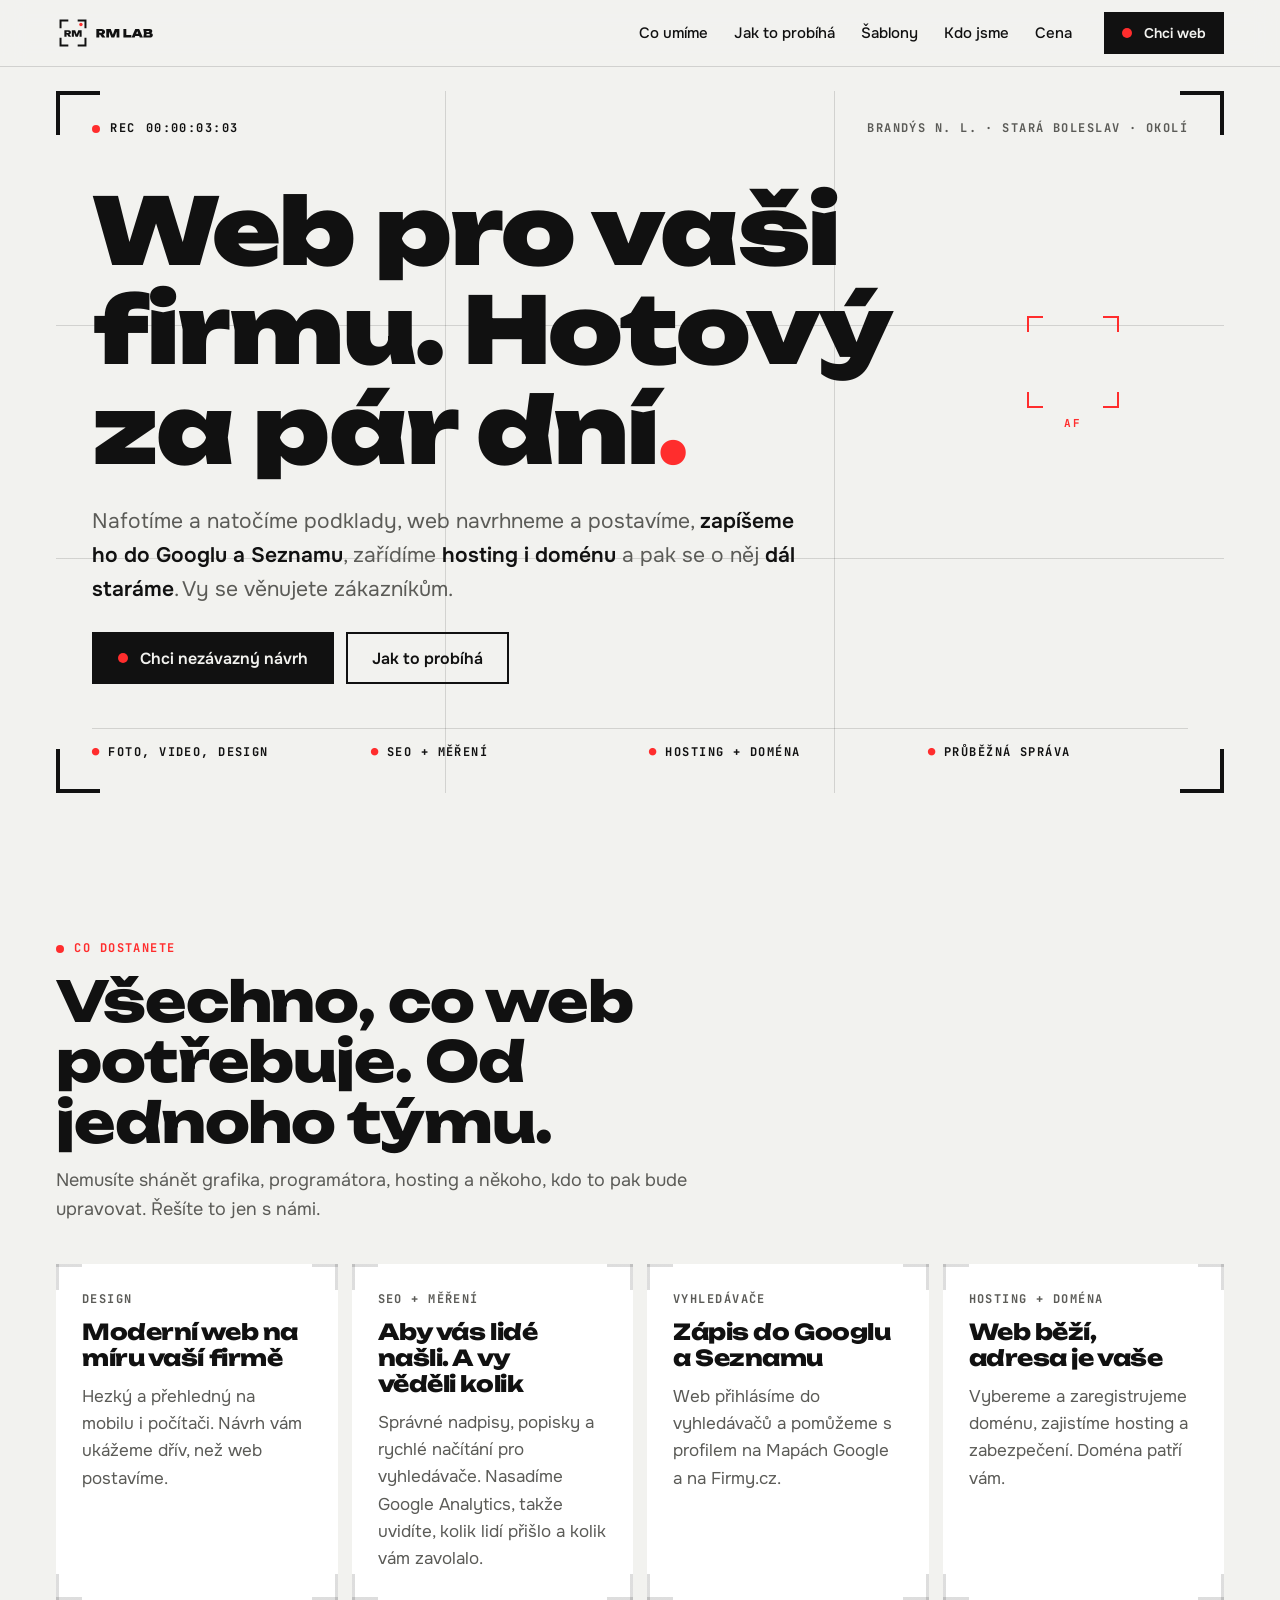
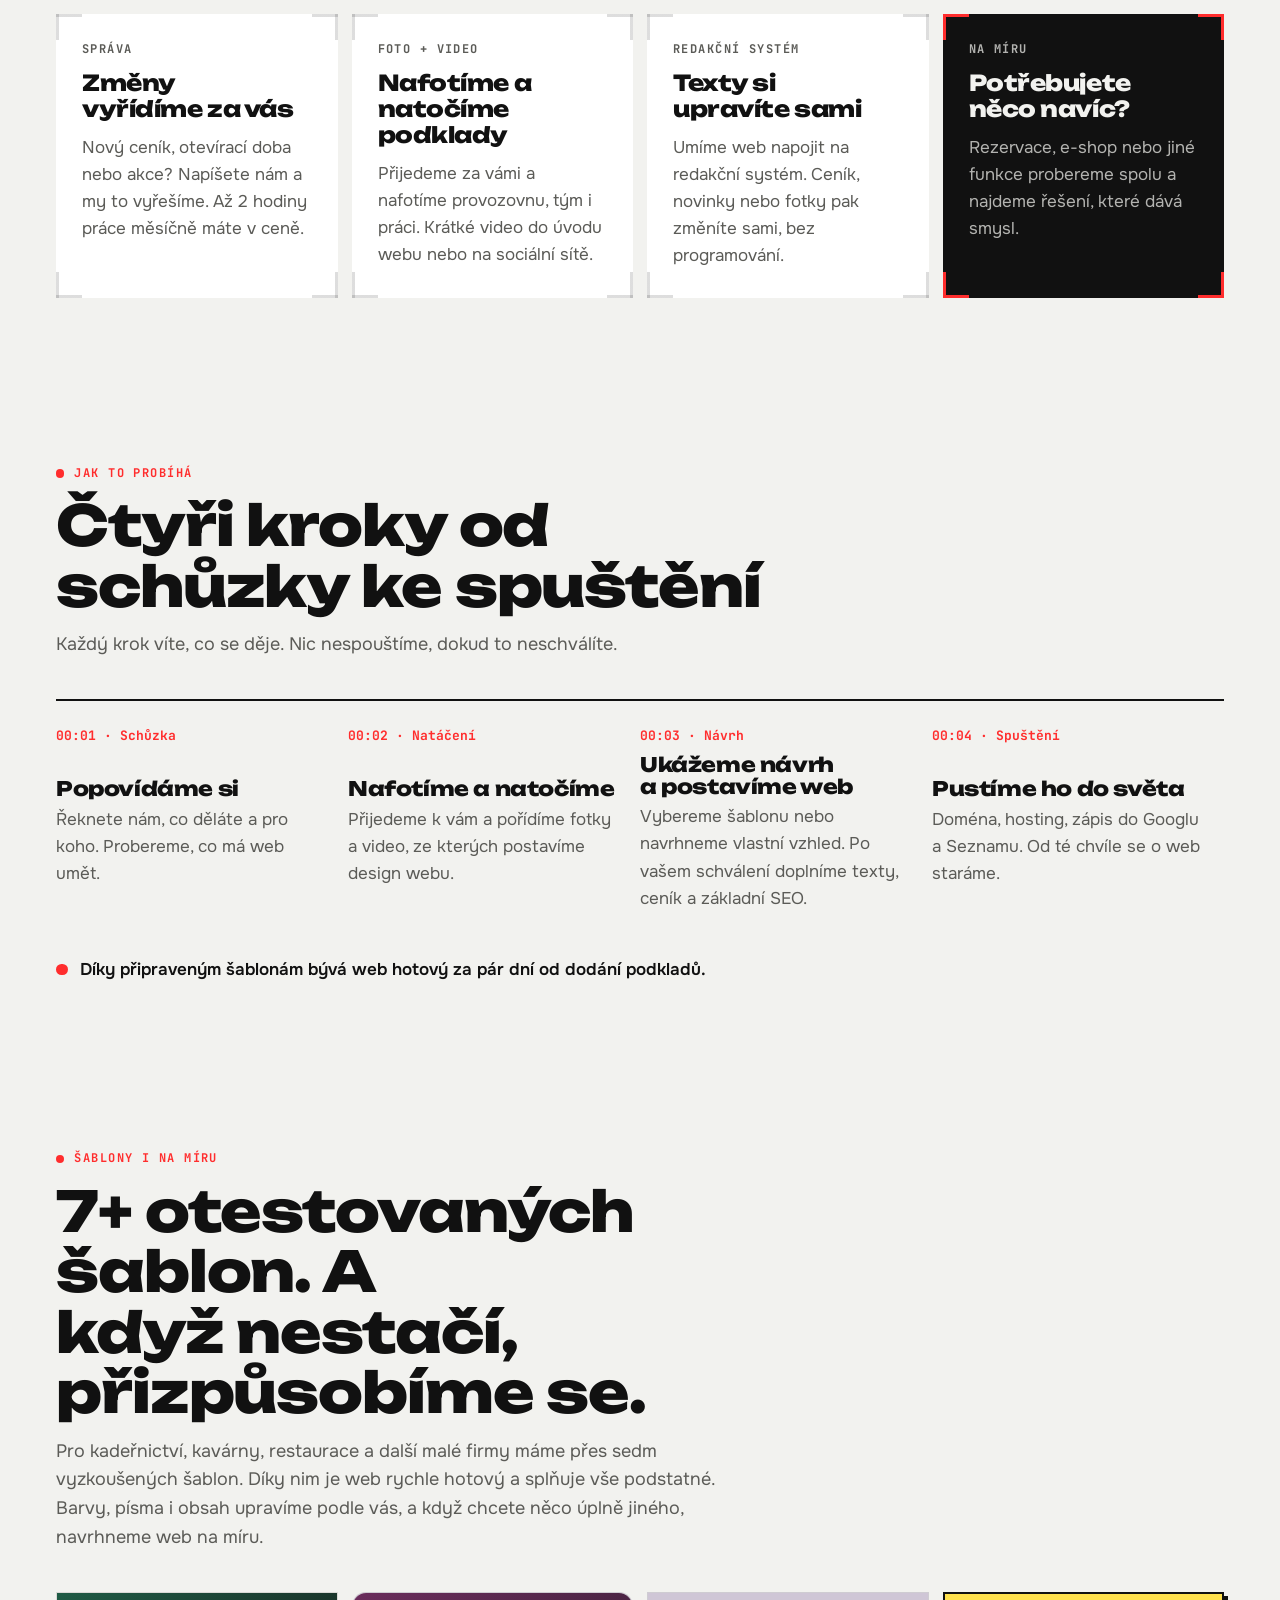
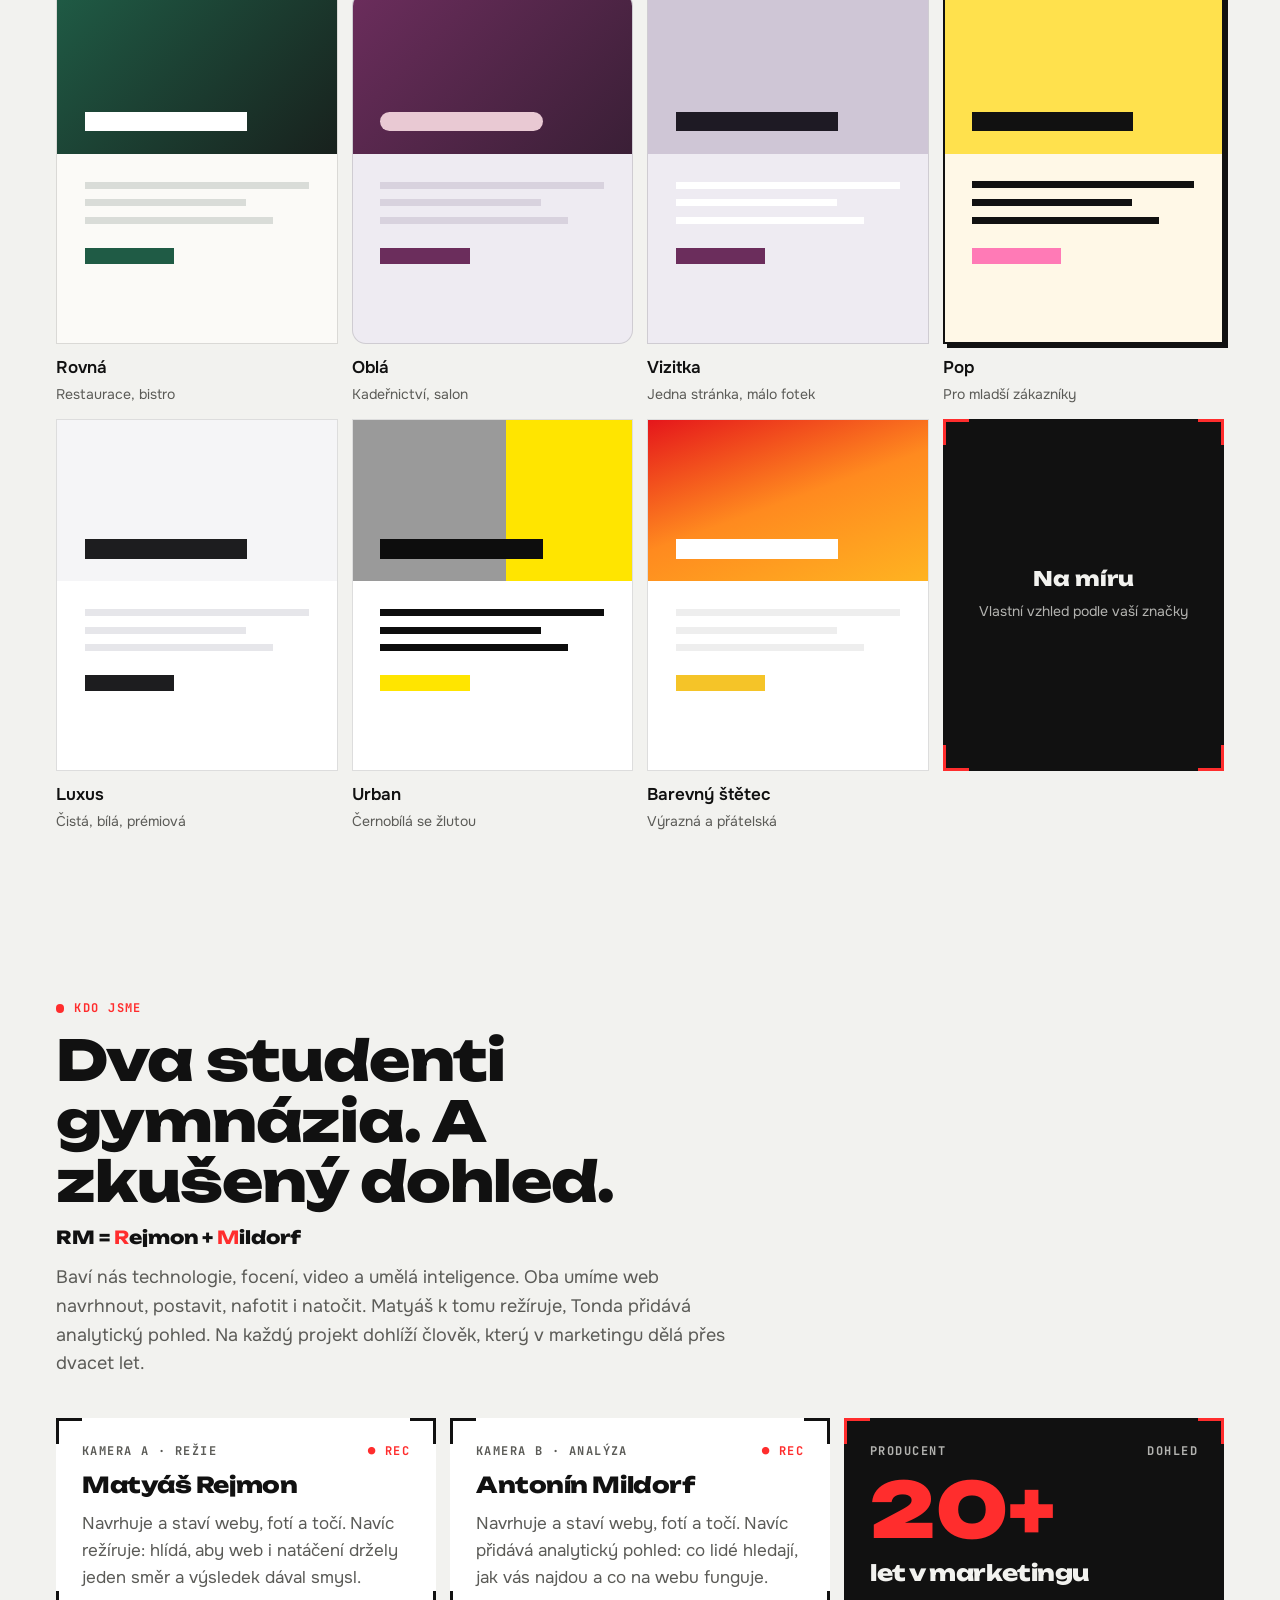
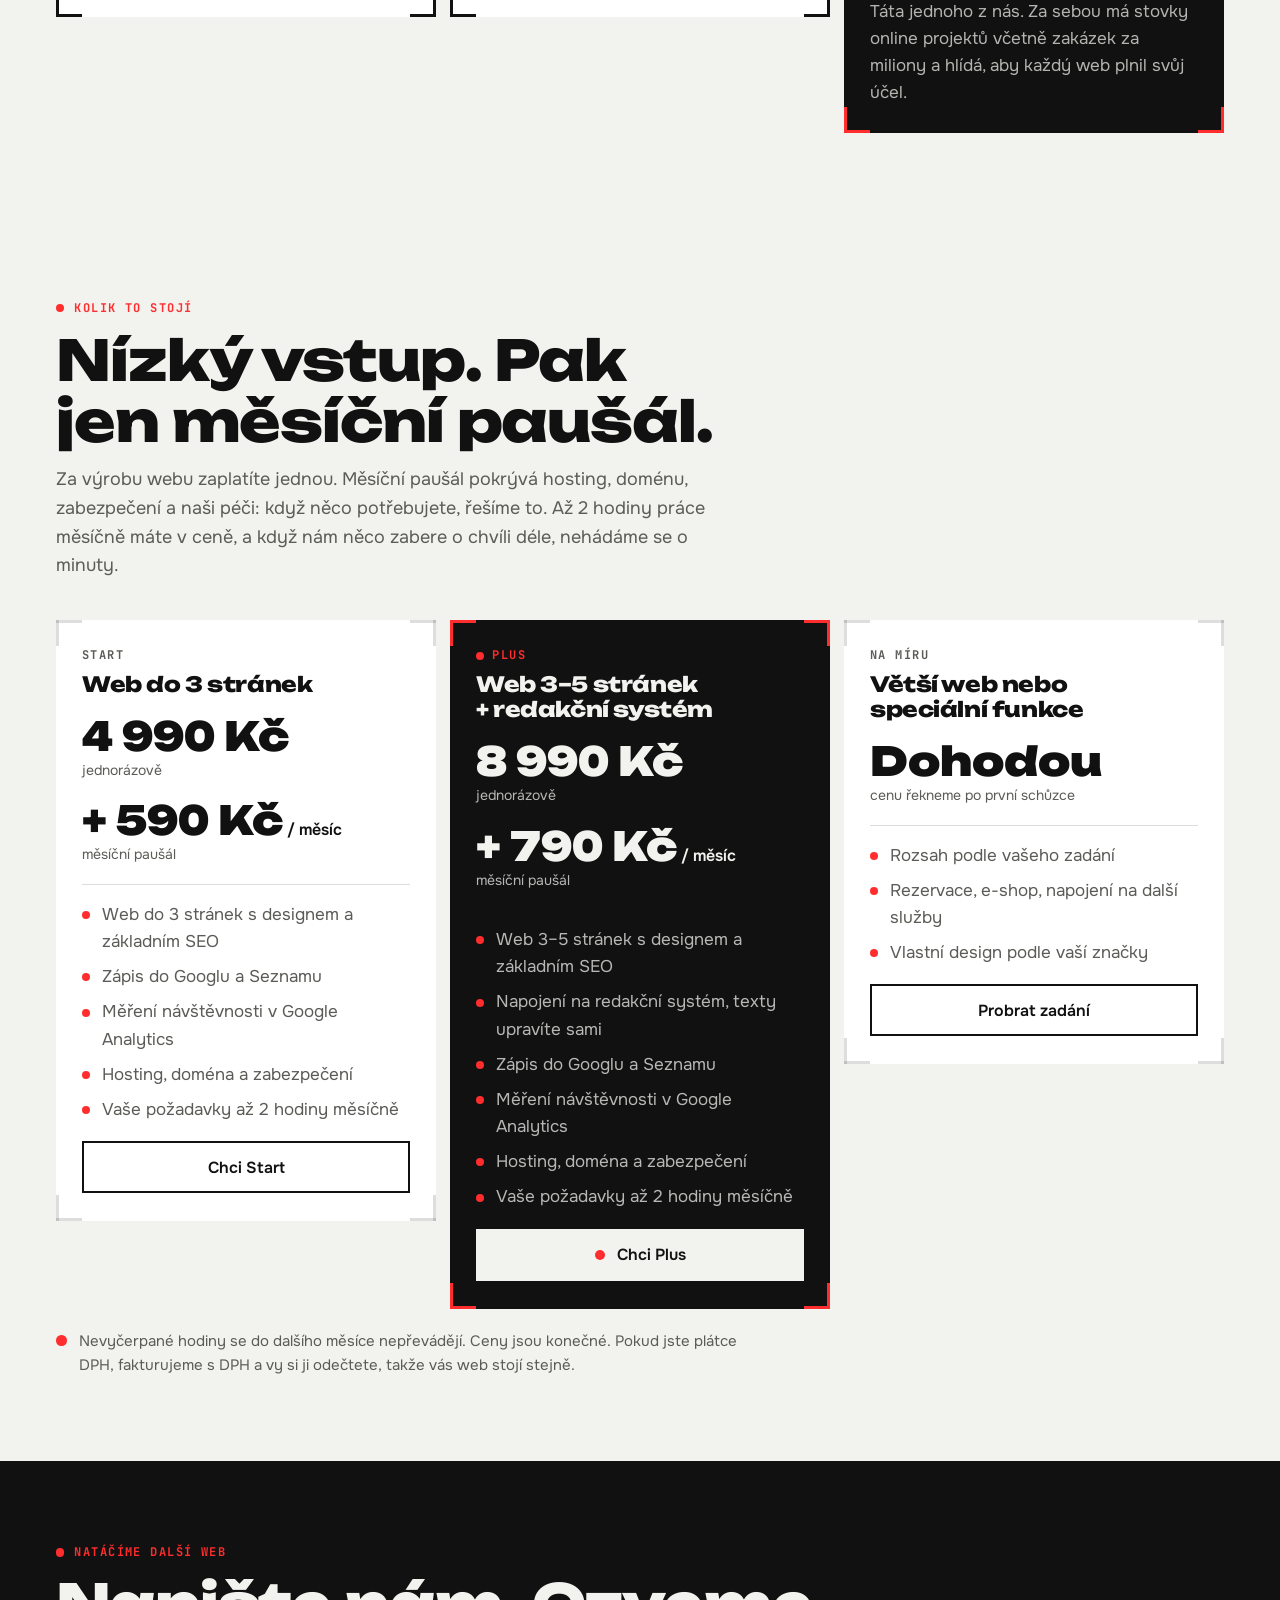
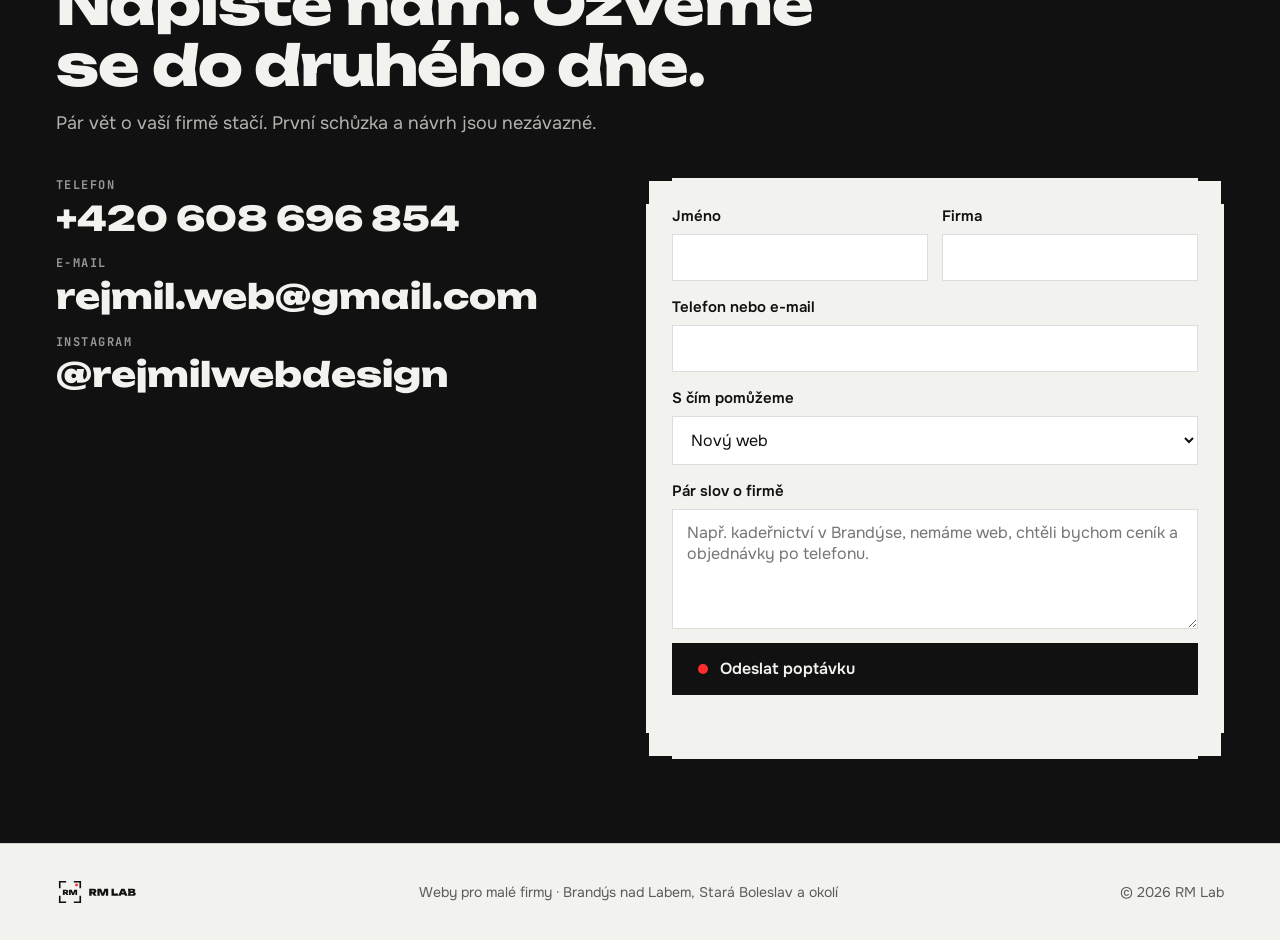
==== app/static/web/index.html @ e6b3b924 "RM Lab – vyhledávač firem bez webu, CRM, generátor webů (7 šablon) a veřejný web - veřejný web RM La" ====
<!doctype html>
<html lang="cs">
<head>
<meta charset="utf-8">
<meta name="viewport" content="width=device-width, initial-scale=1, viewport-fit=cover">
<link rel="icon" href="/static/img/favicon.svg" type="image/svg+xml">
<title>RM Lab</title>
<meta name="claude:viewport-fit-sides" content="cover">
<meta name="description" content="Rychlé weby pro malé firmy z Brandýsa nad Labem a okolí: design, základní SEO, zápis do vyhledávačů, hosting s doménou a průběžná správa.">
<link rel="preconnect" href="https://fonts.googleapis.com">
<link rel="preconnect" href="https://fonts.gstatic.com" crossorigin>
<link rel="stylesheet" href="https://fonts.googleapis.com/css2?family=Unbounded:wght@500;800;900&family=Onest:wght@400;500;600;700&family=JetBrains+Mono:wght@500;700&display=swap">
<style>
/* Layout: celá stránka je pohled hledáčkem kamery – rohové závorky rámují sekce, mono popisky jsou HUD displej, červená tečka = nahrávání */
:root {
  --paper: #F2F2EF;
  --panel: #FFFFFF;
  --ink: #111111;
  --muted: #5B5B57;
  --line: rgba(17, 17, 17, .14);
  --rec: #FF2D2D;
  --rec-ink: #FFFFFF;
  --display: "Unbounded", "Arial Black", system-ui, sans-serif;
  --body: "Onest", "Segoe UI", system-ui, sans-serif;
  --mono: "JetBrains Mono", ui-monospace, "SFMono-Regular", Menlo, monospace;
  --max: 1200px;
}
@media (prefers-color-scheme: dark) {
  :root:not([data-theme="light"]) { --paper: #0E0E0D; --panel: #171716; --ink: #F1F1EC; --muted: #A2A29C; --line: rgba(241, 241, 236, .16); --rec: #FF4141; color-scheme: dark; }
}
:root[data-theme="dark"] { --paper: #0E0E0D; --panel: #171716; --ink: #F1F1EC; --muted: #A2A29C; --line: rgba(241, 241, 236, .16); --rec: #FF4141; color-scheme: dark; }

* { box-sizing: border-box; }
html { scroll-behavior: smooth; scroll-padding-top: 80px; }
body { margin: 0; background: var(--paper); color: var(--ink); font: 17px/1.6 var(--body); -webkit-font-smoothing: antialiased; overflow-x: clip; }
a { color: inherit; }
:focus-visible { outline: 2px solid var(--rec); outline-offset: 3px; }
h1, h2, h3 { font-family: var(--display); line-height: 1.08; letter-spacing: -.02em; margin: 0; text-wrap: balance; }
p { margin: 0; }
.wrap { max-width: var(--max); margin: 0 auto; padding-left: max(16px, env(safe-area-inset-left, 0px)); padding-right: max(16px, env(safe-area-inset-right, 0px)); }
.hud { font: 700 12px/1.3 var(--mono); letter-spacing: .12em; text-transform: uppercase; }
.dot { display: inline-block; width: .7em; height: .7em; border-radius: 50%; background: var(--rec); vertical-align: -.02em; }
.blink { animation: blink 1.2s steps(2, start) infinite; }
@keyframes blink { to { visibility: hidden; } }

/* rohové závorky hledáčku – vlastní vrstva, aby je nepřepsalo pozadí karet */
.vf { --c: var(--ink); --l: 26px; --w: 3px; position: relative; }
.vf::after { content: ""; position: absolute; inset: 0; pointer-events: none; z-index: 1;
  background:
    linear-gradient(var(--c), var(--c)) left top / var(--l) var(--w) no-repeat,
    linear-gradient(var(--c), var(--c)) left top / var(--w) var(--l) no-repeat,
    linear-gradient(var(--c), var(--c)) right top / var(--l) var(--w) no-repeat,
    linear-gradient(var(--c), var(--c)) right top / var(--w) var(--l) no-repeat,
    linear-gradient(var(--c), var(--c)) left bottom / var(--l) var(--w) no-repeat,
    linear-gradient(var(--c), var(--c)) left bottom / var(--w) var(--l) no-repeat,
    linear-gradient(var(--c), var(--c)) right bottom / var(--l) var(--w) no-repeat,
    linear-gradient(var(--c), var(--c)) right bottom / var(--w) var(--l) no-repeat; }

/* tlačítka */
.btn { display: inline-flex; align-items: center; gap: 12px; min-height: 52px; padding: 0 24px; font: 600 16px var(--body); text-decoration: none; border: 2px solid var(--ink); background: var(--ink); color: var(--paper); cursor: pointer; transition: transform .15s; }
.btn:hover { transform: translateY(-2px); }
.btn .dot { width: 10px; height: 10px; }
.btn.ghost { background: transparent; color: var(--ink); }

/* horní lišta */
.top { position: sticky; top: env(safe-area-inset-top, 0px); z-index: 20; background: color-mix(in srgb, var(--paper) 88%, transparent); backdrop-filter: blur(12px); -webkit-backdrop-filter: blur(12px); border-bottom: 1px solid var(--line); }
.top .wrap { display: flex; align-items: center; gap: 24px; padding-block: 12px; }
.logo-svg { display: block; height: 34px; width: auto; color: var(--ink); }
.logo-svg .rec { fill: var(--rec); }
.top nav { display: none; gap: 26px; margin-left: auto; }
.top nav a { text-decoration: none; font-weight: 500; font-size: 15px; }
.top nav a:hover { color: var(--rec); }
.top .btn { margin-left: auto; min-height: 42px; padding: 0 16px; font-size: 14px; }

/* úvod = obraz v hledáčku */
.hero { padding-block: 24px 64px; }
.frame { --l: 44px; --w: 4px; padding: 22px 22px 26px; min-height: min(78vh, 760px); display: grid; grid-template-rows: auto 1fr auto; gap: 28px; overflow: hidden; }
.frame::before { content: ""; position: absolute; inset: 0; pointer-events: none;
  background:
    linear-gradient(var(--line), var(--line)) 33.33% 0 / 1px 100% no-repeat,
    linear-gradient(var(--line), var(--line)) 66.66% 0 / 1px 100% no-repeat,
    linear-gradient(var(--line), var(--line)) 0 33.33% / 100% 1px no-repeat,
    linear-gradient(var(--line), var(--line)) 0 66.66% / 100% 1px no-repeat; }
.frame > * { position: relative; }
.hud-row { display: flex; justify-content: space-between; gap: 12px 24px; flex-wrap: wrap; color: var(--muted); }
.hud-row .rec-on { color: var(--ink); display: inline-flex; align-items: center; gap: 10px; }
.tc { font-variant-numeric: tabular-nums; }
.hero-mid { align-self: center; display: grid; gap: 26px; max-width: 980px; }
.hero h1 { font-weight: 900; font-size: clamp(36px, 7.2vw, 96px); }
.hero h1 .r { color: var(--rec); }
.lead { font-size: clamp(18px, 2vw, 21px); max-width: 52ch; color: var(--muted); }
.lead b { color: var(--ink); font-weight: 600; }
.ctas { display: flex; flex-wrap: wrap; gap: 12px; }
.focus { position: absolute; right: 9%; top: 32%; width: 92px; height: 92px; --c: var(--rec); --l: 16px; --w: 2px; }
.focus .af { position: absolute; left: 0; right: 0; bottom: -22px; text-align: center; font: 700 11px var(--mono); color: var(--rec); letter-spacing: .14em; }
.strip { display: grid; grid-template-columns: repeat(2, minmax(0, 1fr)); gap: 10px 18px; border-top: 1px solid var(--line); padding-top: 16px; }
.strip span { display: flex; gap: 8px; align-items: baseline; }
.strip i { font-style: normal; color: var(--rec); }

/* sekce */
.sec { padding-block: 84px; }
.sec-head { display: grid; gap: 14px; margin-bottom: 40px; max-width: 760px; }
.sec-head .hud { color: var(--rec); display: flex; align-items: center; gap: 10px; }
.sec-head h2 { font-weight: 800; font-size: clamp(30px, 4.8vw, 56px); }
.sec-head p { color: var(--muted); font-size: 18px; max-width: 58ch; }

/* co dostanete */
.offer { display: grid; grid-template-columns: 1fr; gap: 14px; }
.card { background: var(--panel); padding: 28px 26px; display: grid; gap: 12px; align-content: start; min-width: 0; --c: var(--line); }
.card:hover { --c: var(--rec); }
.card .hud { color: var(--muted); }
.card h3 { font-size: 22px; font-weight: 800; line-height: 1.18; }
.card p { color: var(--muted); }
.card.wide { background: var(--ink); color: var(--paper); --c: var(--rec); }
.card.wide p, .card.wide .hud { color: color-mix(in srgb, var(--paper) 72%, transparent); }

/* časová osa = stopa ve střižně */
.track { position: relative; display: grid; gap: 0; border-top: 2px solid var(--ink); }
.clip { display: grid; grid-template-columns: 92px minmax(0, 1fr); gap: 18px; padding: 22px 0; border-bottom: 1px solid var(--line); }
.clip .tc { font: 700 13px var(--mono); color: var(--rec); padding-top: 4px; }
.clip h3 { font-size: 20px; font-weight: 800; margin-bottom: 6px; }
.clip p { color: var(--muted); }
.note { margin-top: 22px; display: flex; gap: 12px; align-items: center; font-weight: 600; }

/* šablony */
.reel { display: grid; grid-template-columns: repeat(2, minmax(0, 1fr)); gap: 14px; }
.thumb { margin: 0; display: grid; gap: 10px; min-width: 0; }
.mock { aspect-ratio: 4 / 5; max-width: 100%; border: 1px solid var(--line); overflow: hidden; display: grid; grid-template-rows: 46% 1fr; background: var(--m-bg); }
.mock .h { background: var(--m-hero); position: relative; }
.mock .h::after { content: ""; position: absolute; left: 10%; bottom: 14%; width: 58%; height: 12%; background: var(--m-title); }
.mock .b { padding: 10% 10%; display: grid; gap: 8%; align-content: start; }
.mock .b i { display: block; height: 7px; background: var(--m-line); }
.mock .b i:nth-child(2) { width: 72%; } .mock .b i:nth-child(3) { width: 84%; }
.mock .b i:last-child { width: 40%; height: 16px; background: var(--m-acc); margin-top: 6%; }
.thumb figcaption { display: grid; gap: 2px; }
.thumb figcaption b { font-weight: 600; }
.thumb figcaption span { color: var(--muted); font-size: 14px; }
.mock.round { border-radius: 14px; } .mock.round .h::after { border-radius: 99px; }
.mock.pop { border: 2px solid #111; box-shadow: 4px 4px 0 #111; }
.custom { display: grid; place-content: center; text-align: center; gap: 10px; aspect-ratio: 4 / 5; max-width: 100%; background: var(--ink); color: var(--paper); padding: 18px; --c: var(--rec); }
.custom b { font: 800 20px/1.15 var(--display); }
.custom span { font-size: 14px; color: color-mix(in srgb, var(--paper) 72%, transparent); }

/* tým */
.crew { display: grid; gap: 14px; align-items: start; }
.cam { background: var(--panel); padding: 26px; display: grid; gap: 12px; align-content: start; min-width: 0; }
.cam .label { display: flex; justify-content: space-between; color: var(--muted); }
.cam .label b { color: var(--rec); font-weight: 700; }
.cam h3 { font-size: 22px; font-weight: 800; line-height: 1.18; }
.cam p { color: var(--muted); }
.cam.dir { background: var(--ink); color: var(--paper); --c: var(--rec); }
.cam.dir p, .cam.dir .label { color: color-mix(in srgb, var(--paper) 72%, transparent); }
.big-num { font: 900 clamp(48px, 7vw, 76px)/1 var(--display); color: var(--rec); }

.plans { display: grid; gap: 14px; align-items: start; }
.plan { background: var(--panel); padding: 28px 26px; display: grid; gap: 18px; min-width: 0; --c: var(--line); }
.plan.hot { --c: var(--rec); background: var(--ink); color: var(--paper); }
.plan .hud { color: var(--muted); display: flex; align-items: center; gap: 8px; }
.plan.hot .hud { color: var(--rec); }
.plan-top { display: grid; gap: 8px; }
.plan h3 { font-size: 21px; font-weight: 800; line-height: 1.2; }
.amount { display: grid; gap: 2px; }
.amount b { font: 900 clamp(30px, 3.4vw, 40px)/1.05 var(--display); font-variant-numeric: tabular-nums; }
.amount b small { font: 600 16px var(--body); }
.amount span { color: var(--muted); font-size: 14px; }
.plan.hot .amount span, .plan.hot li { color: color-mix(in srgb, var(--paper) 74%, transparent); }
.plan ul { margin: 0; padding: 0; list-style: none; display: grid; gap: 8px; border-top: 1px solid var(--line); padding-top: 16px; }
.plan li { padding-left: 20px; position: relative; color: var(--muted); }
.plan li::before { content: ""; position: absolute; left: 0; top: .6em; width: 8px; height: 8px; border-radius: 50%; background: var(--rec); }
.plan.hot .btn { background: var(--paper); color: var(--ink); border-color: var(--paper); }
.plan .btn { justify-content: center; }
.vat { margin-top: 20px; display: flex; gap: 12px; align-items: baseline; color: var(--muted); font-size: 15px; max-width: 70ch; }
.vat .dot { flex: none; }
.rm-name { font: 800 clamp(18px, 2.2vw, 22px)/1.3 var(--display); color: var(--ink) !important; }
.rm-name b { color: var(--rec); }
/* cena */
.price { display: grid; gap: 14px; }
.price > div { background: var(--panel); padding: 26px; display: grid; gap: 8px; min-width: 0; }
.price .k { font: 800 24px var(--display); }
.price p { color: var(--muted); }

/* kontakt */
.contact { background: var(--ink); color: var(--paper); }
.contact .sec-head .hud { color: var(--rec); }
.contact .sec-head p { color: color-mix(in srgb, var(--paper) 72%, transparent); }
.c-grid { display: grid; gap: 34px; }
.c-lines { display: grid; gap: 18px; align-content: start; }
.c-line { display: grid; gap: 4px; }
.c-line .hud { color: color-mix(in srgb, var(--paper) 60%, transparent); }
.c-line a, .c-line span.v { font: 800 clamp(22px, 3.4vw, 34px)/1.2 var(--display); text-decoration: none; overflow-wrap: anywhere; user-select: all; }
.c-line a:hover { color: var(--rec); }
form { display: grid; gap: 14px; background: var(--paper); color: var(--ink); padding: 26px; --c: var(--rec); }
label { display: grid; gap: 6px; font-weight: 600; font-size: 15px; }
input, textarea, select { font: 16px var(--body); padding: 12px 14px; border: 1.5px solid var(--line); background: var(--panel); color: var(--ink); border-radius: 0; width: 100%; }
input:focus, textarea:focus, select:focus { outline: none; border-color: var(--ink); }
textarea { min-height: 120px; resize: vertical; }
.form-row { display: grid; gap: 14px; }
.form-msg { font-weight: 600; min-height: 1.4em; }
.form-msg span { user-select: all; }

footer { padding-block: 34px; border-top: 1px solid var(--line); color: var(--muted); font-size: 14px; }
footer .wrap { display: flex; flex-wrap: wrap; gap: 14px 30px; align-items: center; justify-content: space-between; }
footer .logo-svg { height: 28px; }

@media (min-width: 720px) {
  .strip { grid-template-columns: repeat(4, minmax(0, 1fr)); }
  .offer { grid-template-columns: repeat(2, minmax(0, 1fr)); }
  .reel { grid-template-columns: repeat(4, minmax(0, 1fr)); }
  .crew { grid-template-columns: repeat(3, minmax(0, 1fr)); }
  .price { grid-template-columns: repeat(2, minmax(0, 1fr)); }
  .plans { grid-template-columns: repeat(3, minmax(0, 1fr)); }
  .form-row { grid-template-columns: 1fr 1fr; }
  .clip { grid-template-columns: 140px minmax(0, 1fr); }
}
@media (min-width: 1000px) {
  .top nav { display: flex; } .top .btn { margin-left: 8px; }
  .frame { padding: 30px 36px 32px; }
  .offer { grid-template-columns: repeat(4, minmax(0, 1fr)); }
  .offer .card.wide { grid-column: span 1; }
  .track { grid-template-columns: repeat(4, minmax(0, 1fr)); border-top: 0; }
  .clip { grid-template-columns: 1fr; border-bottom: 0; border-top: 2px solid var(--ink); padding-right: 22px; gap: 10px; }
  .c-grid { grid-template-columns: 1fr 1.1fr; gap: 64px; }
}
@media (max-width: 719px) { .focus { display: none; } }
@media (prefers-reduced-motion: reduce) { .blink { animation: none; } html { scroll-behavior: auto; } .btn:hover { transform: none; } }
</style>
</head>
<body>


<header class="top">
  <div class="wrap">
    <a href="#top" aria-label="RM Lab – úvod"><svg class="logo-svg" viewBox="0 0 346 120" role="img" aria-label="RM Lab"><path d="M16 40V16H40M80 16H104V40M104 80V104H80M40 104H16V80" stroke="currentColor" stroke-width="7" fill="none" stroke-linecap="square"/><path d="M34.875 60.13H42.435Q43.575 60.13 44.205 59.59Q44.834999999999994 59.05 44.834999999999994 58.03Q44.834999999999994 57.01 44.205 56.47Q43.575 55.93 42.435 55.93H33.795L37.275 52.45V73.0H29.535V50.5H43.635Q46.334999999999994 50.5 48.36 51.445Q50.385 52.39 51.51 54.07Q52.635 55.75 52.635 58.03Q52.635 60.25 51.51 61.945Q50.385 63.64 48.36 64.57Q46.334999999999994 65.5 43.635 65.5H34.875ZM37.515 62.47H46.065L53.535 73.0H44.685ZM90.465 50.5V73.0H83.115V53.41L84.525 53.59L76.965 73.0H69.315L61.755 53.68L63.165 53.47V73.0H55.815V50.5H67.785L74.505 68.83H71.83500000000001L78.495 50.5Z" fill="currentColor"/><circle class="rec" cx="88" cy="30" r="6"/><path d="M149.52 58.84H159.6Q161.12 58.84 161.96 58.120000000000005Q162.8 57.4 162.8 56.04Q162.8 54.68 161.96 53.959999999999994Q161.12 53.239999999999995 159.6 53.239999999999995H148.08L152.72 48.599999999999994V76.0H142.4V46.0H161.2Q164.8 46.0 167.5 47.26Q170.2 48.519999999999996 171.7 50.76Q173.2 53.0 173.2 56.04Q173.2 59.0 171.7 61.26Q170.2 63.519999999999996 167.5 64.75999999999999Q164.8 66.0 161.2 66.0H149.52ZM153.04 61.96H164.44L174.4 76.0H162.6ZM223.64 46.0V76.0H213.84V49.879999999999995L215.72 50.120000000000005L205.64 76.0H195.44L185.35999999999999 50.239999999999995L187.23999999999998 49.96V76.0H177.44V46.0H193.39999999999998L202.35999999999999 70.44H198.79999999999998L207.68 46.0ZM248.2 46.0V71.44L243.56 66.8H265.88V76.0H237.88V46.0ZM276.23999999999995 70.96V62.76H296.67999999999995V70.96ZM293.52 46.0 306.67999999999995 76.0H295.67999999999995L285.32 50.56H287.96L277.59999999999997 76.0H266.59999999999997L279.76 46.0ZM330.71999999999997 61.44 331.5199999999999 59.6Q334.91999999999996 59.72 337.19999999999993 60.68Q339.47999999999996 61.64 340.61999999999995 63.339999999999996Q341.75999999999993 65.03999999999999 341.75999999999993 67.4Q341.75999999999993 69.84 340.65999999999997 71.80000000000001Q339.55999999999995 73.76 337.31999999999994 74.88Q335.0799999999999 76.0 331.71999999999997 76.0H308.15999999999997L310.43999999999994 60.6L308.15999999999997 46.0H330.87999999999994Q335.03999999999996 46.0 337.4 47.94Q339.75999999999993 49.879999999999995 339.75999999999993 53.32Q339.75999999999993 55.28 338.87999999999994 57.0Q337.99999999999994 58.72 336.02 59.9Q334.03999999999996 61.08 330.71999999999997 61.44ZM318.23999999999995 73.76 314.31999999999994 69.16H328.43999999999994Q329.75999999999993 69.16 330.52 68.46000000000001Q331.28 67.76 331.28 66.56Q331.28 65.48 330.53999999999996 64.72Q329.79999999999995 63.96 328.35999999999996 63.96H316.5199999999999V57.239999999999995H326.8399999999999Q327.87999999999994 57.239999999999995 328.5799999999999 56.599999999999994Q329.28 55.96 329.28 54.96Q329.28 54.04 328.64 53.44Q327.99999999999994 52.84 326.8399999999999 52.84H314.35999999999996L318.23999999999995 48.239999999999995L320.28 60.6Z" fill="currentColor"/></svg></a>
    <nav aria-label="Hlavní menu">
      <a href="#co-umime">Co umíme</a>
      <a href="#jak">Jak to probíhá</a>
      <a href="#sablony">Šablony</a>
      <a href="#kdo">Kdo jsme</a>
      <a href="#cena">Cena</a>
    </nav>
    <a class="btn" href="#kontakt"><span class="dot"></span>Chci web</a>
  </div>
</header>

<main id="top">
  <section class="hero">
    <div class="wrap">
      <div class="frame vf">
        <div class="hud-row hud">
          <span class="rec-on"><span class="dot blink"></span>REC <span class="tc" id="tc">00:00:00:00</span></span>
          <span>Brandýs n. L. · Stará Boleslav · okolí</span>
        </div>
        <div class="hero-mid">
          <h1>Web pro vaši firmu. Hotový za pár dní<span class="r">.</span></h1>
          <p class="lead">Nafotíme a natočíme podklady, web navrhneme a postavíme, <b>zapíšeme ho do Googlu a Seznamu</b>, zařídíme <b>hosting i doménu</b> a pak se o něj <b>dál staráme</b>. Vy se věnujete zákazníkům.</p>
          <div class="ctas">
            <a class="btn" href="#kontakt"><span class="dot"></span>Chci nezávazný návrh</a>
            <a class="btn ghost" href="#jak">Jak to probíhá</a>
          </div>
        </div>
        <span class="focus vf" aria-hidden="true"><span class="af">AF</span></span>
        <div class="strip hud">
          <span><i>●</i>Foto, video, design</span>
          <span><i>●</i>SEO + měření</span>
          <span><i>●</i>Hosting + doména</span>
          <span><i>●</i>Průběžná správa</span>
        </div>
      </div>
    </div>
  </section>

  <section class="sec" id="co-umime">
    <div class="wrap">
      <div class="sec-head">
        <span class="hud"><span class="dot"></span>Co dostanete</span>
        <h2>Všechno, co web potřebuje. Od jednoho týmu.</h2>
        <p>Nemusíte shánět grafika, programátora, hosting a někoho, kdo to pak bude upravovat. Řešíte to jen s námi.</p>
      </div>
      <div class="offer">
        <article class="card vf">
          <span class="hud">Design</span>
          <h3>Moderní web na míru vaší firmě</h3>
          <p>Hezký a přehledný na mobilu i počítači. Návrh vám ukážeme dřív, než web postavíme.</p>
        </article>
        <article class="card vf">
          <span class="hud">SEO + měření</span>
          <h3>Aby vás lidé našli. A vy věděli kolik</h3>
          <p>Správné nadpisy, popisky a rychlé načítání pro vyhledávače. Nasadíme Google Analytics, takže uvidíte, kolik lidí přišlo a kolik vám zavolalo.</p>
        </article>
        <article class="card vf">
          <span class="hud">Vyhledávače</span>
          <h3>Zápis do Googlu a Seznamu</h3>
          <p>Web přihlásíme do vyhledávačů a pomůžeme s profilem na Mapách Google a na Firmy.cz.</p>
        </article>
        <article class="card vf">
          <span class="hud">Hosting + doména</span>
          <h3>Web běží, adresa je vaše</h3>
          <p>Vybereme a zaregistrujeme doménu, zajistíme hosting a zabezpečení. Doména patří vám.</p>
        </article>
        <article class="card vf">
          <span class="hud">Správa</span>
          <h3>Změny vyřídíme za vás</h3>
          <p>Nový ceník, otevírací doba nebo akce? Napíšete nám a my to vyřešíme. Až 2 hodiny práce měsíčně máte v ceně.</p>
        </article>
        <article class="card vf">
          <span class="hud">Foto + video</span>
          <h3>Nafotíme a natočíme podklady</h3>
          <p>Přijedeme za vámi a nafotíme provozovnu, tým i práci. Krátké video do úvodu webu nebo na sociální sítě.</p>
        </article>
        <article class="card vf">
          <span class="hud">Redakční systém</span>
          <h3>Texty si upravíte sami</h3>
          <p>Umíme web napojit na redakční systém. Ceník, novinky nebo fotky pak změníte sami, bez programování.</p>
        </article>
        <article class="card vf wide">
          <span class="hud">Na míru</span>
          <h3>Potřebujete něco navíc?</h3>
          <p>Rezervace, e-shop nebo jiné funkce probereme spolu a najdeme řešení, které dává smysl.</p>
        </article>
      </div>
    </div>
  </section>

  <section class="sec" id="jak">
    <div class="wrap">
      <div class="sec-head">
        <span class="hud"><span class="dot"></span>Jak to probíhá</span>
        <h2>Čtyři kroky od schůzky ke spuštění</h2>
        <p>Každý krok víte, co se děje. Nic nespouštíme, dokud to neschválíte.</p>
      </div>
      <div class="track">
        <div class="clip"><span class="tc">00:01 · Schůzka</span><div><h3>Popovídáme si</h3><p>Řeknete nám, co děláte a pro koho. Probereme, co má web umět.</p></div></div>
        <div class="clip"><span class="tc">00:02 · Natáčení</span><div><h3>Nafotíme a natočíme</h3><p>Přijedeme k vám a pořídíme fotky a video, ze kterých postavíme design webu.</p></div></div>
        <div class="clip"><span class="tc">00:03 · Návrh</span><div><h3>Ukážeme návrh a postavíme web</h3><p>Vybereme šablonu nebo navrhneme vlastní vzhled. Po vašem schválení doplníme texty, ceník a základní SEO.</p></div></div>
        <div class="clip"><span class="tc">00:04 · Spuštění</span><div><h3>Pustíme ho do světa</h3><p>Doména, hosting, zápis do Googlu a Seznamu. Od té chvíle se o web staráme.</p></div></div>
      </div>
      <p class="note"><span class="dot blink"></span>Díky připraveným šablonám bývá web hotový za pár dní od dodání podkladů.</p>
    </div>
  </section>

  <section class="sec" id="sablony">
    <div class="wrap">
      <div class="sec-head">
        <span class="hud"><span class="dot"></span>Šablony i na míru</span>
        <h2>7+ otestovaných šablon. A když nestačí, přizpůsobíme se.</h2>
        <p>Pro kadeřnictví, kavárny, restaurace a další malé firmy máme přes sedm vyzkoušených šablon. Díky nim je web rychle hotový a splňuje vše podstatné. Barvy, písma i obsah upravíme podle vás, a když chcete něco úplně jiného, navrhneme web na míru.</p>
      </div>
      <div class="reel">
        <figure class="thumb"><div class="mock" style="--m-bg:#FBFAF7;--m-hero:linear-gradient(135deg,#1F5B45,#18211D);--m-title:#fff;--m-line:#d9dcd8;--m-acc:#1F5B45"><div class="h"></div><div class="b"><i></i><i></i><i></i><i></i></div></div><figcaption><b>Rovná</b><span>Restaurace, bistro</span></figcaption></figure>
        <figure class="thumb"><div class="mock round" style="--m-bg:#EEEBF2;--m-hero:linear-gradient(135deg,#6B2D5C,#3a1f36);--m-title:#E9C9D3;--m-line:#d8d2de;--m-acc:#6B2D5C"><div class="h"></div><div class="b"><i></i><i></i><i></i><i></i></div></div><figcaption><b>Oblá</b><span>Kadeřnictví, salon</span></figcaption></figure>
        <figure class="thumb"><div class="mock" style="--m-bg:#EEEBF2;--m-hero:#cfc6d6;--m-title:#1E1A24;--m-line:#fff;--m-acc:#6B2D5C"><div class="h"></div><div class="b"><i></i><i></i><i></i><i></i></div></div><figcaption><b>Vizitka</b><span>Jedna stránka, málo fotek</span></figcaption></figure>
        <figure class="thumb"><div class="mock pop" style="--m-bg:#FFF8E7;--m-hero:#FFE14D;--m-title:#111;--m-line:#111;--m-acc:#FF7AB6"><div class="h"></div><div class="b"><i></i><i></i><i></i><i></i></div></div><figcaption><b>Pop</b><span>Pro mladší zákazníky</span></figcaption></figure>
        <figure class="thumb"><div class="mock" style="--m-bg:#fff;--m-hero:#f5f5f7;--m-title:#1d1d1f;--m-line:#e6e6ea;--m-acc:#1d1d1f"><div class="h"></div><div class="b"><i></i><i></i><i></i><i></i></div></div><figcaption><b>Luxus</b><span>Čistá, bílá, prémiová</span></figcaption></figure>
        <figure class="thumb"><div class="mock" style="--m-bg:#fff;--m-hero:linear-gradient(90deg,#9a9a9a 55%,#FFE500 55%);--m-title:#0d0d0d;--m-line:#0d0d0d;--m-acc:#FFE500"><div class="h"></div><div class="b"><i></i><i></i><i></i><i></i></div></div><figcaption><b>Urban</b><span>Černobílá se žlutou</span></figcaption></figure>
        <figure class="thumb"><div class="mock" style="--m-bg:#fff;--m-hero:linear-gradient(160deg,#E5161B,#FF8A1F,#FFB321);--m-title:#fff;--m-line:#eee;--m-acc:#F5C428"><div class="h"></div><div class="b"><i></i><i></i><i></i><i></i></div></div><figcaption><b>Barevný štětec</b><span>Výrazná a přátelská</span></figcaption></figure>
        <div class="custom vf"><b>Na míru</b><span>Vlastní vzhled podle vaší značky</span></div>
      </div>
    </div>
  </section>

  <section class="sec" id="kdo">
    <div class="wrap">
      <div class="sec-head">
        <span class="hud"><span class="dot"></span>Kdo jsme</span>
        <h2>Dva studenti gymnázia. A zkušený dohled.</h2>
        <p class="rm-name">RM = <b>R</b>ejmon + <b>M</b>ildorf</p>
        <p>Baví nás technologie, focení, video a umělá inteligence. Oba umíme web navrhnout, postavit, nafotit i natočit. Matyáš k tomu režíruje, Tonda přidává analytický pohled. Na každý projekt dohlíží člověk, který v marketingu dělá přes dvacet let.</p>
      </div>
      <div class="crew">
        <article class="cam vf">
          <div class="label hud"><span>Kamera A · režie</span><b>● REC</b></div>
          <h3>Matyáš Rejmon</h3>
          <p>Navrhuje a staví weby, fotí a točí. Navíc režíruje: hlídá, aby web i natáčení držely jeden směr a výsledek dával smysl.</p>
        </article>
        <article class="cam vf">
          <div class="label hud"><span>Kamera B · analýza</span><b>● REC</b></div>
          <h3>Antonín Mildorf</h3>
          <p>Navrhuje a staví weby, fotí a točí. Navíc přidává analytický pohled: co lidé hledají, jak vás najdou a co na webu funguje.</p>
        </article>
        <article class="cam vf dir">
          <div class="label hud"><span>Producent</span><span>Dohled</span></div>
          <span class="big-num">20+</span>
          <h3>let v marketingu</h3>
          <p>Táta jednoho z nás. Za sebou má stovky online projektů včetně zakázek za miliony a hlídá, aby každý web plnil svůj účel.</p>
        </article>
      </div>
    </div>
  </section>

  <section class="sec" id="cena">
    <div class="wrap">
      <div class="sec-head">
        <span class="hud"><span class="dot"></span>Kolik to stojí</span>
        <h2>Nízký vstup. Pak jen měsíční paušál.</h2>
        <p>Za výrobu webu zaplatíte jednou. Měsíční paušál pokrývá hosting, doménu, zabezpečení a naši péči: když něco potřebujete, řešíme to. Až 2 hodiny práce měsíčně máte v ceně, a když nám něco zabere o chvíli déle, nehádáme se o minuty.</p>
      </div>
      <div class="plans">
        <article class="plan vf">
          <div class="plan-top"><span class="hud">Start</span><h3>Web do 3 stránek</h3></div>
          <div class="amount"><b>4 990 Kč</b><span>jednorázově</span></div>
          <div class="amount"><b>+ 590 Kč<small> / měsíc</small></b><span>měsíční paušál</span></div>
          <ul>
            <li>Web do 3 stránek s designem a základním SEO</li>
            <li>Zápis do Googlu a Seznamu</li>
            <li>Měření návštěvnosti v Google Analytics</li>
            <li>Hosting, doména a zabezpečení</li>
            <li>Vaše požadavky až 2 hodiny měsíčně</li>
          </ul>
          <a class="btn ghost" href="#kontakt">Chci Start</a>
        </article>
        <article class="plan vf hot">
          <div class="plan-top"><span class="hud"><span class="dot blink"></span>Plus</span><h3>Web 3–5 stránek + redakční systém</h3></div>
          <div class="amount"><b>8 990 Kč</b><span>jednorázově</span></div>
          <div class="amount"><b>+ 790 Kč<small> / měsíc</small></b><span>měsíční paušál</span></div>
          <ul>
            <li>Web 3–5 stránek s designem a základním SEO</li>
            <li>Napojení na redakční systém, texty upravíte sami</li>
            <li>Zápis do Googlu a Seznamu</li>
            <li>Měření návštěvnosti v Google Analytics</li>
            <li>Hosting, doména a zabezpečení</li>
            <li>Vaše požadavky až 2 hodiny měsíčně</li>
          </ul>
          <a class="btn" href="#kontakt"><span class="dot"></span>Chci Plus</a>
        </article>
        <article class="plan vf">
          <div class="plan-top"><span class="hud">Na míru</span><h3>Větší web nebo speciální funkce</h3></div>
          <div class="amount"><b>Dohodou</b><span>cenu řekneme po první schůzce</span></div>
          <ul>
            <li>Rozsah podle vašeho zadání</li>
            <li>Rezervace, e-shop, napojení na další služby</li>
            <li>Vlastní design podle vaší značky</li>
          </ul>
          <a class="btn ghost" href="#kontakt">Probrat zadání</a>
        </article>
      </div>
      <p class="vat"><span class="dot"></span>Nevyčerpané hodiny se do dalšího měsíce nepřevádějí. Ceny jsou konečné. Pokud jste plátce DPH, fakturujeme s DPH a vy si ji odečtete, takže vás web stojí stejně.</p>
    </div>
  </section>

  <section class="sec contact" id="kontakt">
    <div class="wrap">
      <div class="sec-head">
        <span class="hud"><span class="dot blink"></span>Natáčíme další web</span>
        <h2>Napište nám. Ozveme se do druhého dne.</h2>
        <p>Pár vět o vaší firmě stačí. První schůzka a návrh jsou nezávazné.</p>
      </div>
      <div class="c-grid">
        <div class="c-lines">
          <div class="c-line"><span class="hud">Telefon</span><a href="tel:+420608696854">+420 608 696 854</a></div>
          <div class="c-line"><span class="hud">E-mail</span><a href="mailto:rejmil.web@gmail.com">rejmil.web@gmail.com</a></div>
          <div class="c-line"><span class="hud">Instagram</span><a href="https://www.instagram.com/rejmilwebdesign/" target="_blank" rel="noopener">@rejmilwebdesign</a></div>
        </div>
        <form class="vf" id="poptavka" novalidate>
          <div class="form-row">
            <label for="f-jmeno">Jméno<input id="f-jmeno" name="jmeno" autocomplete="name" required></label>
            <label for="f-firma">Firma<input id="f-firma" name="firma" autocomplete="organization" required></label>
          </div>
          <label for="f-kontakt">Telefon nebo e-mail<input id="f-kontakt" name="kontakt" required></label>
          <label for="f-co">S čím pomůžeme
            <select id="f-co" name="co">
              <option>Nový web</option>
              <option>Předělat současný web</option>
              <option>Jen hosting, doménu a správu</option>
              <option>Něco jiného</option>
            </select>
          </label>
          <label for="f-zprava">Pár slov o firmě<textarea id="f-zprava" name="zprava" placeholder="Např. kadeřnictví v Brandýse, nemáme web, chtěli bychom ceník a objednávky po telefonu."></textarea></label>
          <button class="btn" type="submit"><span class="dot"></span>Odeslat poptávku</button>
          <p class="form-msg" id="form-msg" role="status"></p>
        </form>
      </div>
    </div>
  </section>
</main>

<footer>
  <div class="wrap">
    <svg class="logo-svg" viewBox="0 0 346 120" role="img" aria-label="RM Lab"><path d="M16 40V16H40M80 16H104V40M104 80V104H80M40 104H16V80" stroke="currentColor" stroke-width="7" fill="none" stroke-linecap="square"/><path d="M34.875 60.13H42.435Q43.575 60.13 44.205 59.59Q44.834999999999994 59.05 44.834999999999994 58.03Q44.834999999999994 57.01 44.205 56.47Q43.575 55.93 42.435 55.93H33.795L37.275 52.45V73.0H29.535V50.5H43.635Q46.334999999999994 50.5 48.36 51.445Q50.385 52.39 51.51 54.07Q52.635 55.75 52.635 58.03Q52.635 60.25 51.51 61.945Q50.385 63.64 48.36 64.57Q46.334999999999994 65.5 43.635 65.5H34.875ZM37.515 62.47H46.065L53.535 73.0H44.685ZM90.465 50.5V73.0H83.115V53.41L84.525 53.59L76.965 73.0H69.315L61.755 53.68L63.165 53.47V73.0H55.815V50.5H67.785L74.505 68.83H71.83500000000001L78.495 50.5Z" fill="currentColor"/><circle class="rec" cx="88" cy="30" r="6"/><path d="M149.52 58.84H159.6Q161.12 58.84 161.96 58.120000000000005Q162.8 57.4 162.8 56.04Q162.8 54.68 161.96 53.959999999999994Q161.12 53.239999999999995 159.6 53.239999999999995H148.08L152.72 48.599999999999994V76.0H142.4V46.0H161.2Q164.8 46.0 167.5 47.26Q170.2 48.519999999999996 171.7 50.76Q173.2 53.0 173.2 56.04Q173.2 59.0 171.7 61.26Q170.2 63.519999999999996 167.5 64.75999999999999Q164.8 66.0 161.2 66.0H149.52ZM153.04 61.96H164.44L174.4 76.0H162.6ZM223.64 46.0V76.0H213.84V49.879999999999995L215.72 50.120000000000005L205.64 76.0H195.44L185.35999999999999 50.239999999999995L187.23999999999998 49.96V76.0H177.44V46.0H193.39999999999998L202.35999999999999 70.44H198.79999999999998L207.68 46.0ZM248.2 46.0V71.44L243.56 66.8H265.88V76.0H237.88V46.0ZM276.23999999999995 70.96V62.76H296.67999999999995V70.96ZM293.52 46.0 306.67999999999995 76.0H295.67999999999995L285.32 50.56H287.96L277.59999999999997 76.0H266.59999999999997L279.76 46.0ZM330.71999999999997 61.44 331.5199999999999 59.6Q334.91999999999996 59.72 337.19999999999993 60.68Q339.47999999999996 61.64 340.61999999999995 63.339999999999996Q341.75999999999993 65.03999999999999 341.75999999999993 67.4Q341.75999999999993 69.84 340.65999999999997 71.80000000000001Q339.55999999999995 73.76 337.31999999999994 74.88Q335.0799999999999 76.0 331.71999999999997 76.0H308.15999999999997L310.43999999999994 60.6L308.15999999999997 46.0H330.87999999999994Q335.03999999999996 46.0 337.4 47.94Q339.75999999999993 49.879999999999995 339.75999999999993 53.32Q339.75999999999993 55.28 338.87999999999994 57.0Q337.99999999999994 58.72 336.02 59.9Q334.03999999999996 61.08 330.71999999999997 61.44ZM318.23999999999995 73.76 314.31999999999994 69.16H328.43999999999994Q329.75999999999993 69.16 330.52 68.46000000000001Q331.28 67.76 331.28 66.56Q331.28 65.48 330.53999999999996 64.72Q329.79999999999995 63.96 328.35999999999996 63.96H316.5199999999999V57.239999999999995H326.8399999999999Q327.87999999999994 57.239999999999995 328.5799999999999 56.599999999999994Q329.28 55.96 329.28 54.96Q329.28 54.04 328.64 53.44Q327.99999999999994 52.84 326.8399999999999 52.84H314.35999999999996L318.23999999999995 48.239999999999995L320.28 60.6Z" fill="currentColor"/></svg>
    <span>Weby pro malé firmy · Brandýs nad Labem, Stará Boleslav a okolí</span>
    <span>© 2026 RM Lab</span>
  </div>
</footer>

<script>
(function () {
  // běžící časový kód jako na kameře
  var tc = document.getElementById("tc"), t0 = Date.now();
  var still = window.matchMedia && matchMedia("(prefers-reduced-motion: reduce)").matches;
  function pad(n) { return (n < 10 ? "0" : "") + n; }
  function tick() {
    var ms = Date.now() - t0, s = Math.floor(ms / 1000);
    tc.textContent = pad(Math.floor(s / 3600)) + ":" + pad(Math.floor(s / 60) % 60) + ":" + pad(s % 60) + ":" + pad(Math.floor(ms / 40) % 25);
  }
  if (tc && !still) setInterval(tick, 40);

  // poptávka: připraví e-mail se vším vyplněným
  var f = document.getElementById("poptavka"), msg = document.getElementById("form-msg");
  f.addEventListener("submit", function (ev) {
    ev.preventDefault();
    var miss = [].filter.call(f.querySelectorAll("[required]"), function (i) { return !i.value.trim(); });
    if (miss.length) { msg.textContent = "Vyplňte prosím jméno, firmu a kontakt, ať se vám můžeme ozvat."; miss[0].focus(); return; }
    var d = new FormData(f), body = "Jméno: " + d.get("jmeno") + "\nFirma: " + d.get("firma") + "\nKontakt: " + d.get("kontakt") +
      "\nCo potřebuji: " + d.get("co") + "\n\n" + (d.get("zprava") || "");
    var href = "mailto:rejmil.web@gmail.com?subject=" + encodeURIComponent("Poptávka webu – " + d.get("firma")) + "&body=" + encodeURIComponent(body);
    msg.innerHTML = "";
    msg.append("Otevíráme váš e-mail s připravenou zprávou. Kdyby se neotevřel, napište nám na ");
    var s = document.createElement("span"); s.textContent = "rejmil.web@gmail.com"; msg.append(s, ".");
    window.location.href = href;
  });
})();
</script>

</body>
</html>
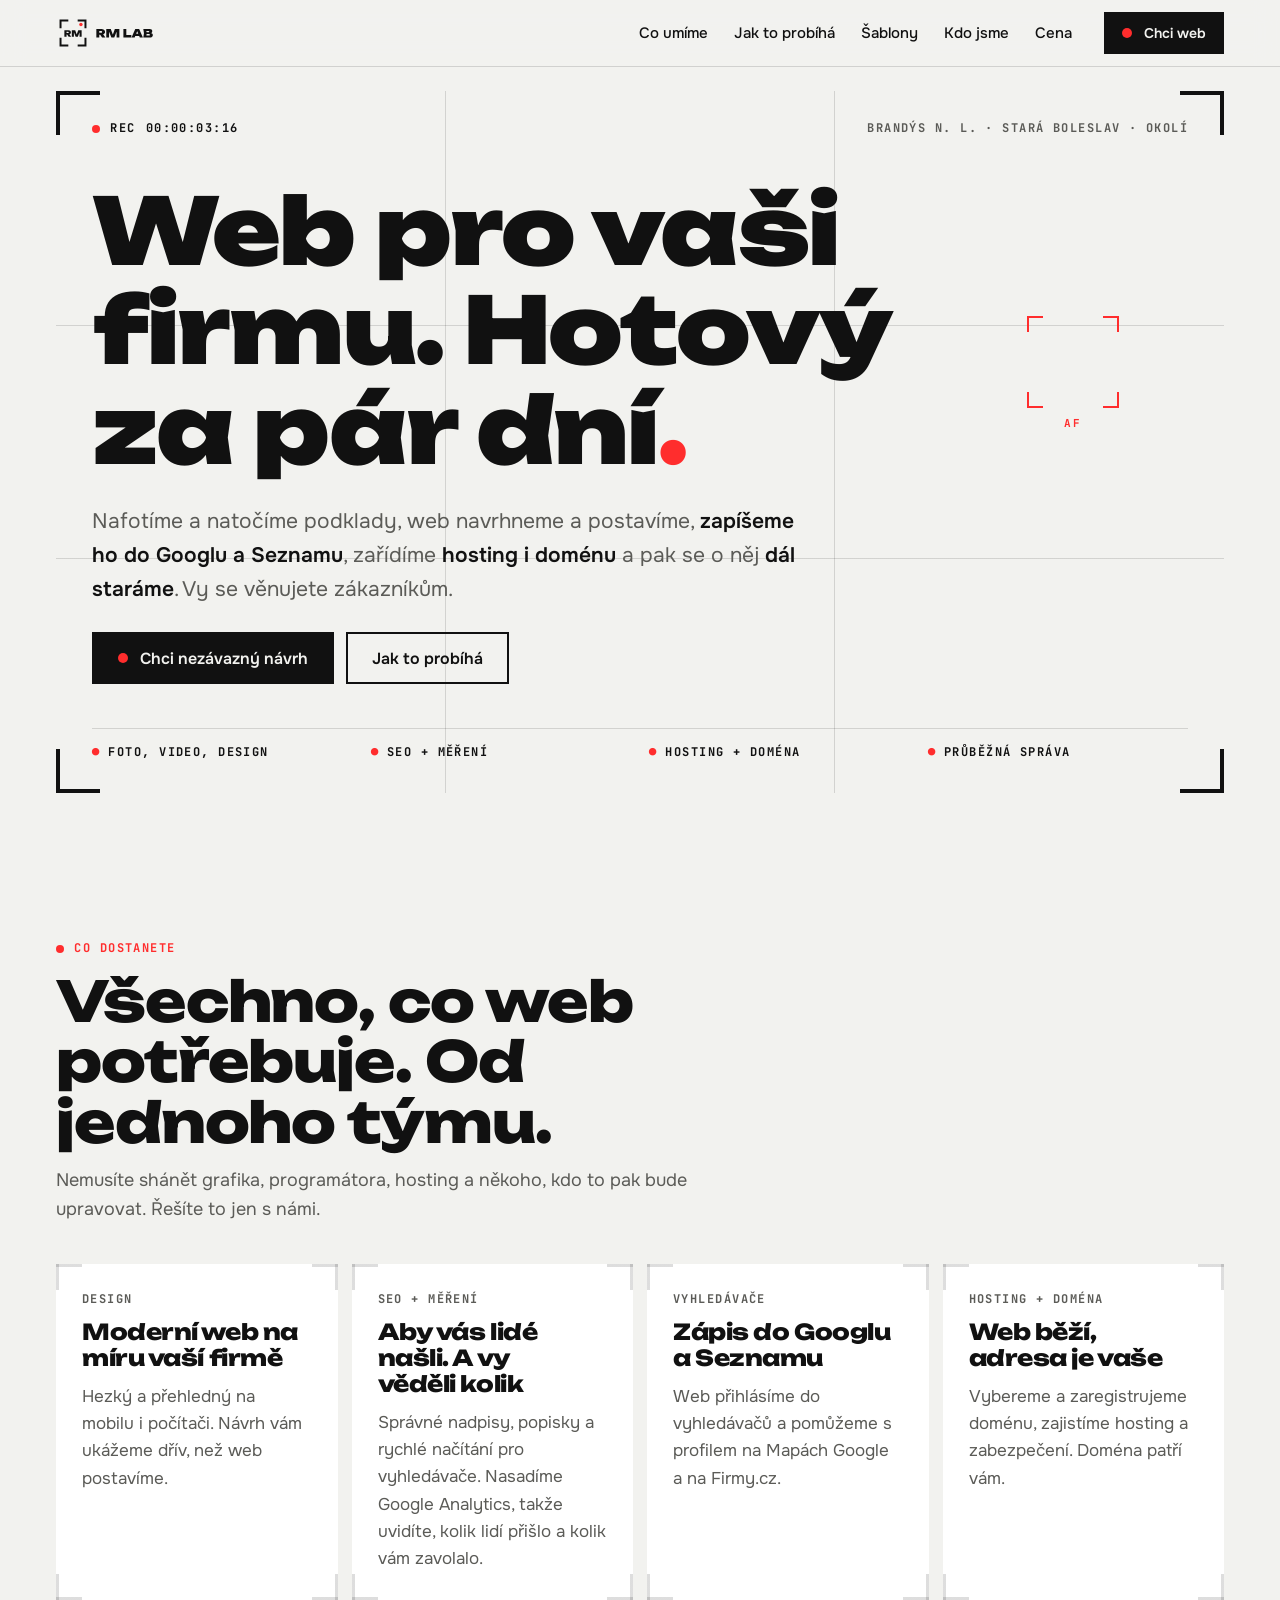
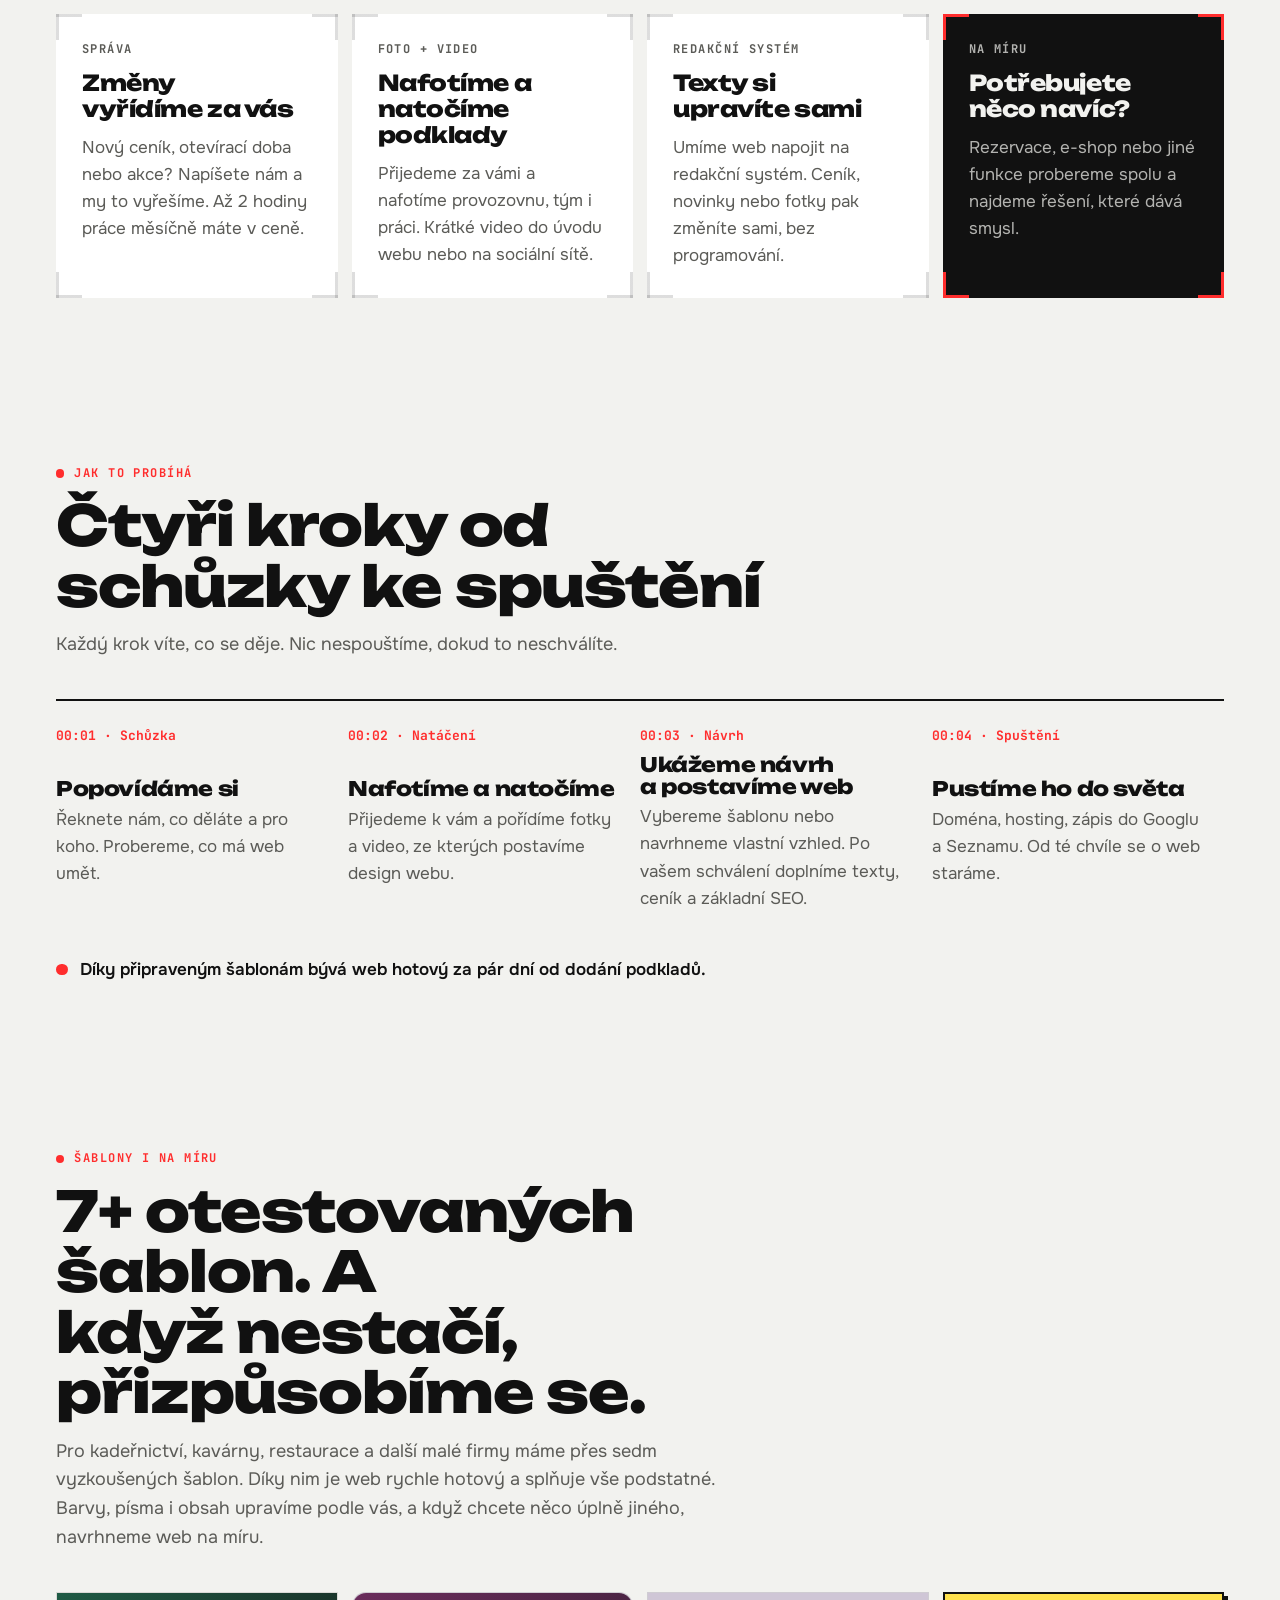
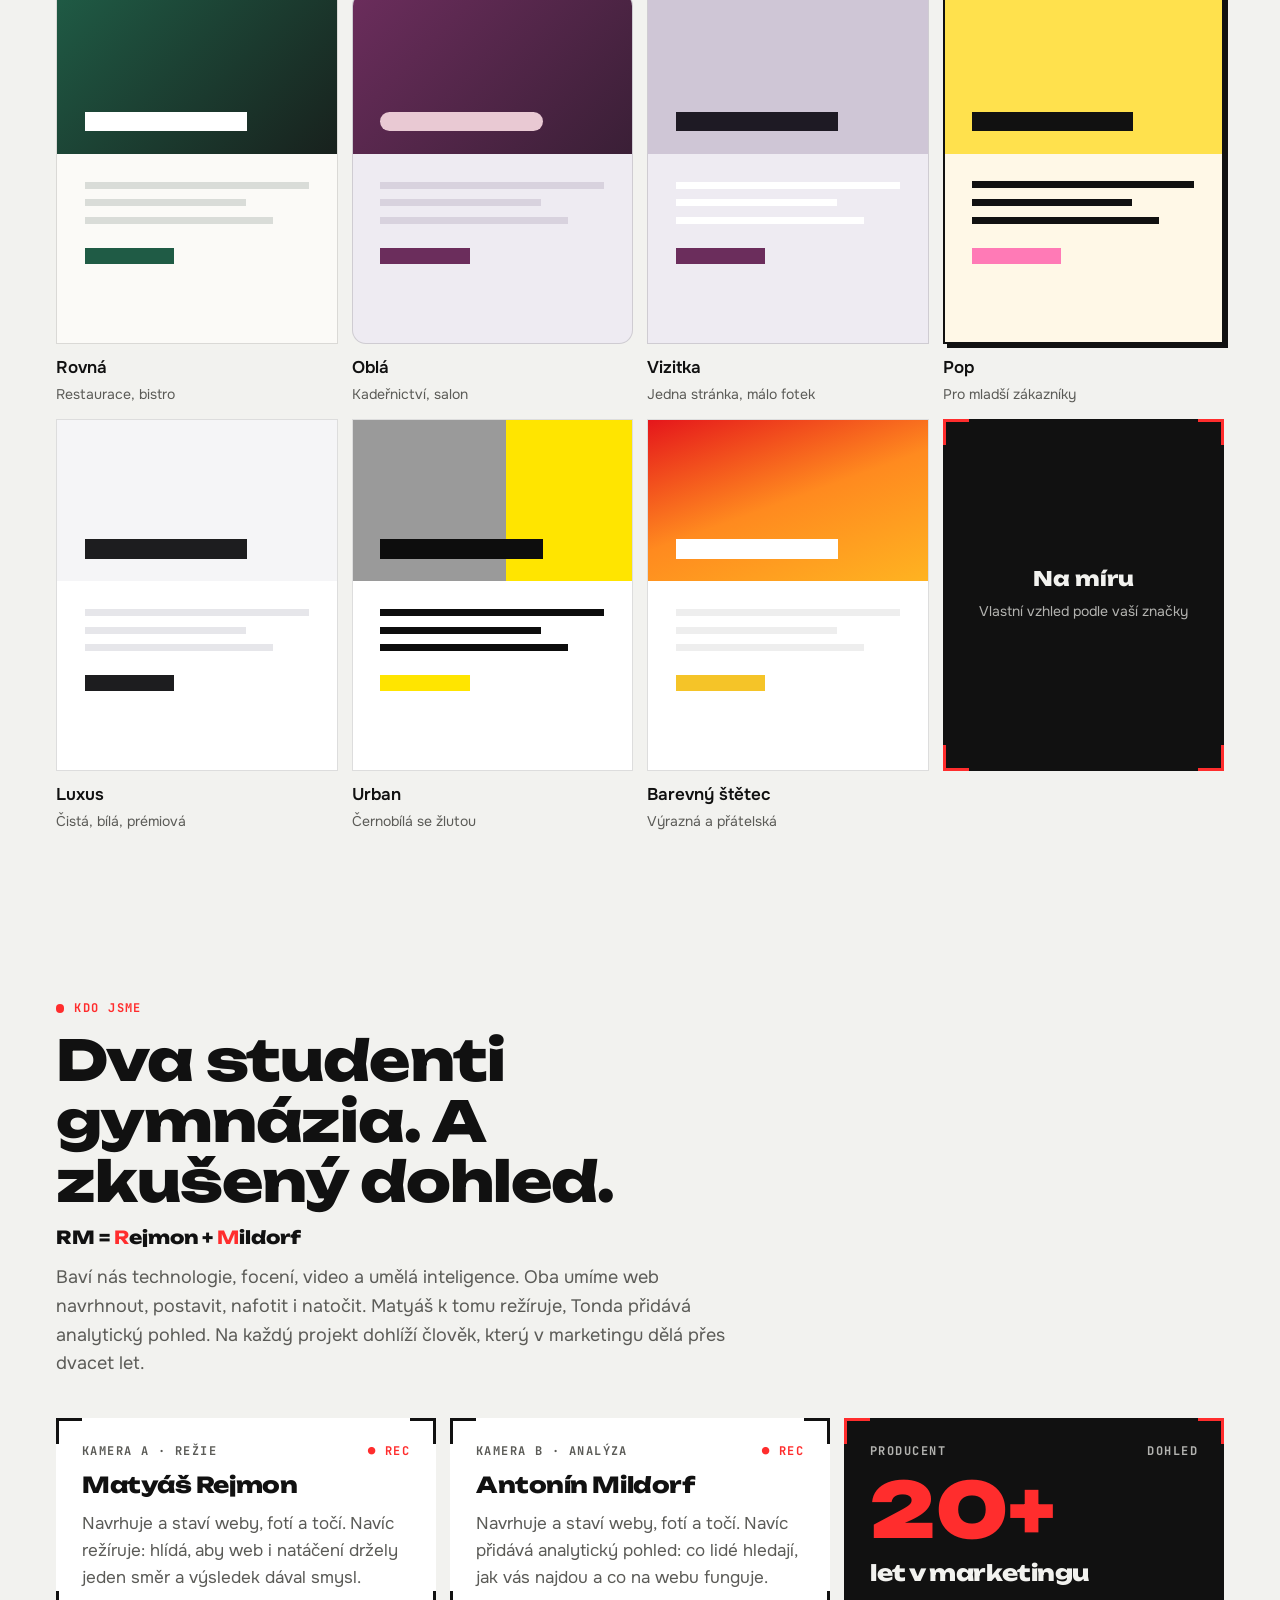
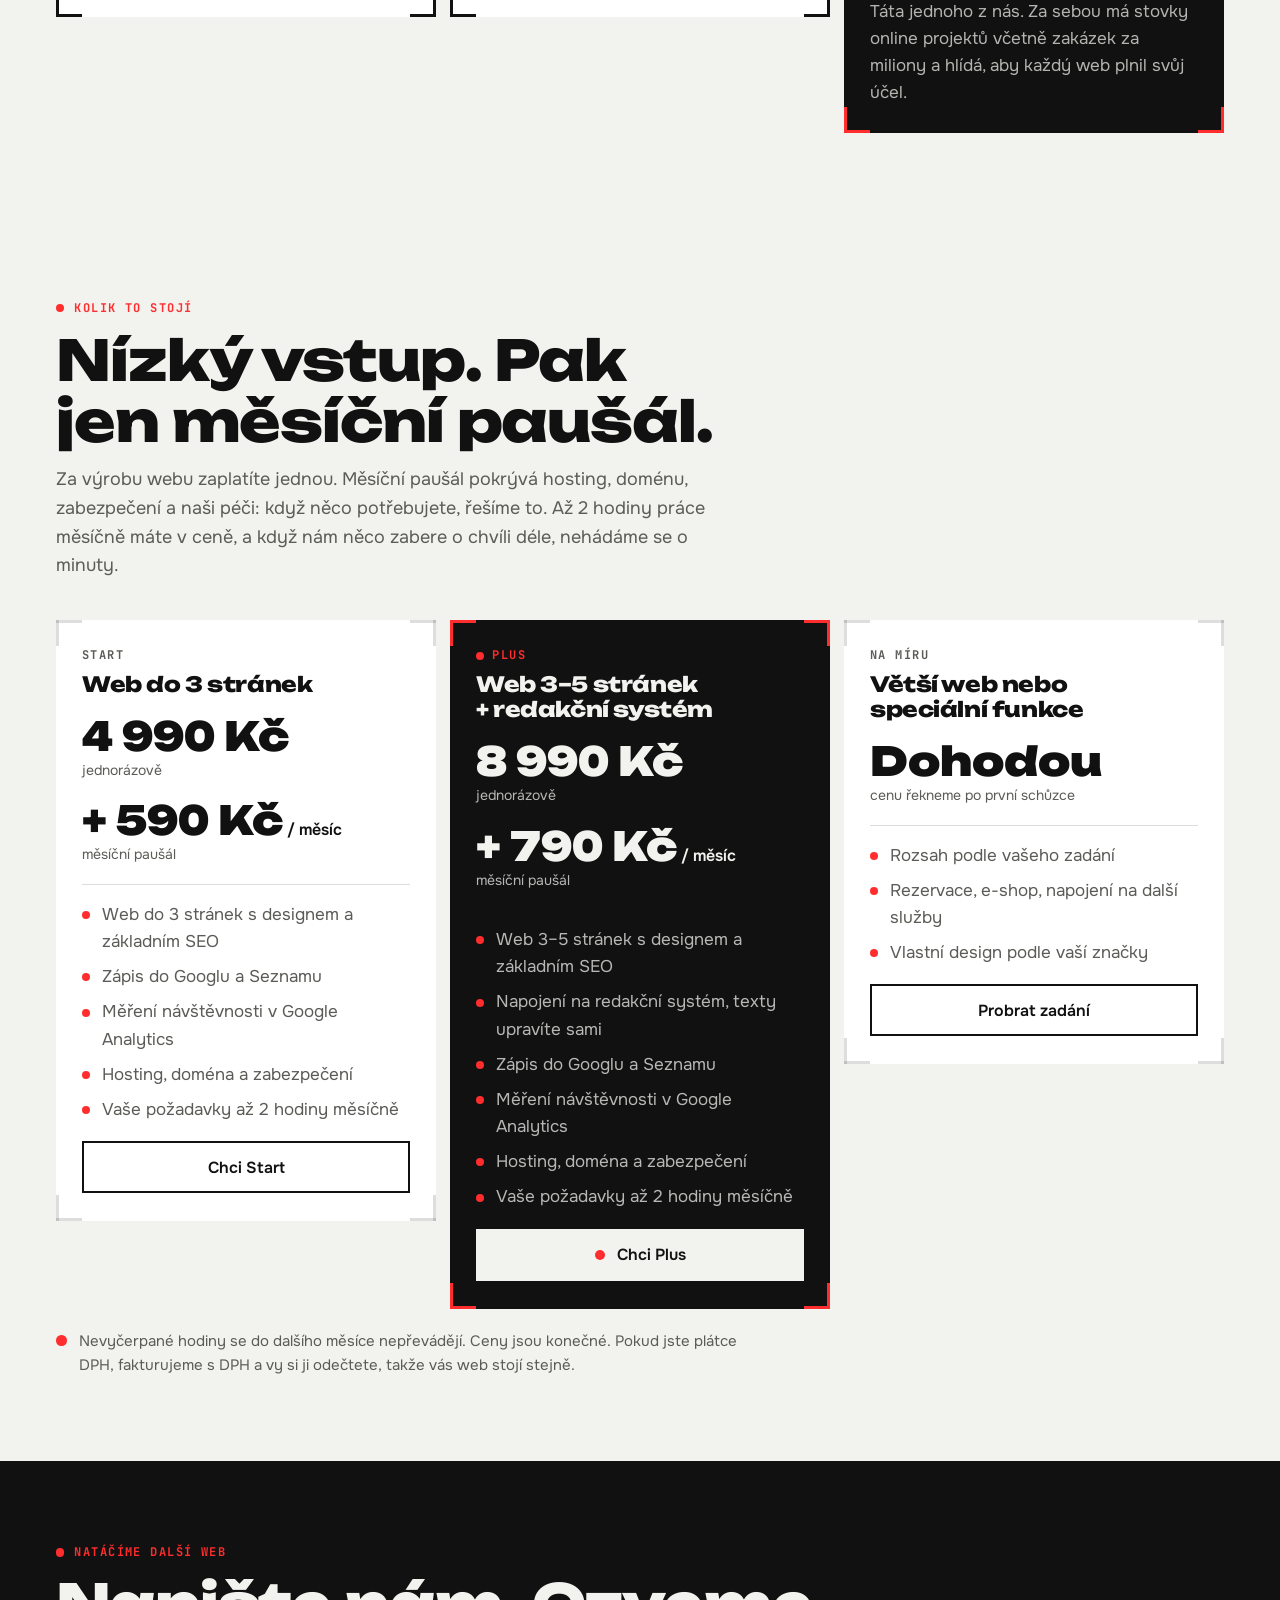
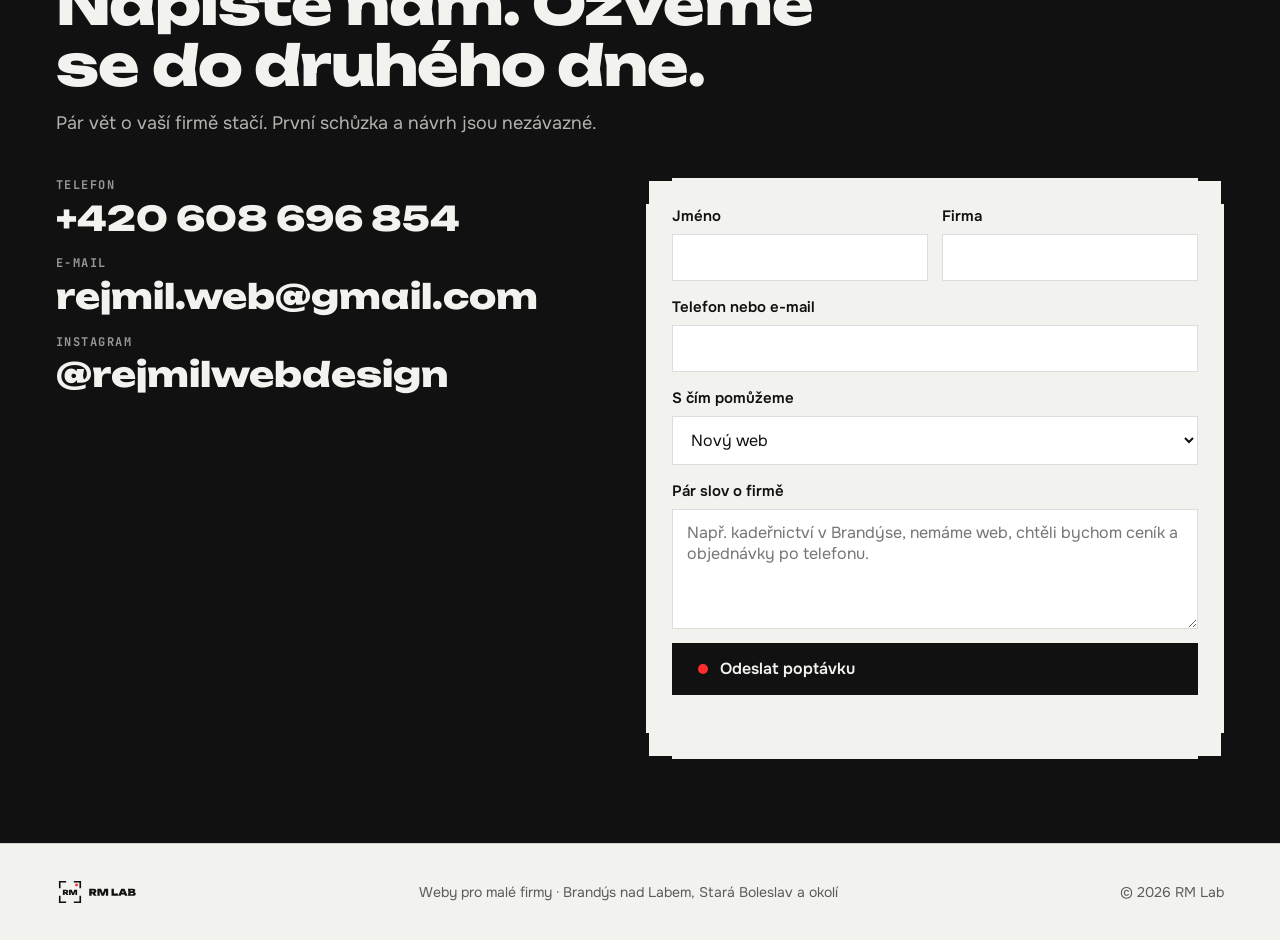
==== commit 61d6bd81: "Poptávky z webu do CRM + upozornění e-mailem - formulář na webu posílá data na /api/public/inquiry (" ====
--- a/app/static/web/index.html
+++ b/app/static/web/index.html
@@ -197,6 +197,8 @@
 .form-row { display: grid; gap: 14px; }
 .form-msg { font-weight: 600; min-height: 1.4em; }
 .form-msg span { user-select: all; }
+.hp { position: absolute; left: -9999px; width: 1px; height: 1px; overflow: hidden; }
+.form-msg.ok { color: var(--ok, #1e9e5a); }
 
 footer { padding-block: 34px; border-top: 1px solid var(--line); color: var(--muted); font-size: 14px; }
 footer .wrap { display: flex; flex-wrap: wrap; gap: 14px 30px; align-items: center; justify-content: space-between; }
@@ -465,6 +467,7 @@
             </select>
           </label>
           <label for="f-zprava">Pár slov o firmě<textarea id="f-zprava" name="zprava" placeholder="Např. kadeřnictví v Brandýse, nemáme web, chtěli bychom ceník a objednávky po telefonu."></textarea></label>
+          <label class="hp" aria-hidden="true">Web<input name="web" tabindex="-1" autocomplete="off"></label>
           <button class="btn" type="submit"><span class="dot"></span>Odeslat poptávku</button>
           <p class="form-msg" id="form-msg" role="status"></p>
         </form>
@@ -493,19 +496,31 @@
   }
   if (tc && !still) setInterval(tick, 40);
 
-  // poptávka: připraví e-mail se vším vyplněným
-  var f = document.getElementById("poptavka"), msg = document.getElementById("form-msg");
+  // poptávka: odešle se do CRM RM Lab; když server není dostupný, nabídne e-mail
+  var f = document.getElementById("poptavka"), msg = document.getElementById("form-msg"), btn = f.querySelector("button[type=submit]");
+  function fallback(d) {
+    var body = "Jméno: " + d.get("jmeno") + "\nFirma: " + d.get("firma") + "\nKontakt: " + d.get("kontakt") +
+      "\nCo potřebuji: " + d.get("co") + "\n\n" + (d.get("zprava") || "");
+    msg.className = "form-msg"; msg.innerHTML = "";
+    msg.append("Poptávku se teď nepodařilo odeslat. Otevíráme váš e-mail s připravenou zprávou, případně nám napište na ");
+    var s = document.createElement("span"); s.textContent = "rejmil.web@gmail.com"; msg.append(s, ".");
+    window.location.href = "mailto:rejmil.web@gmail.com?subject=" + encodeURIComponent("Poptávka webu – " + d.get("firma")) + "&body=" + encodeURIComponent(body);
+  }
   f.addEventListener("submit", function (ev) {
     ev.preventDefault();
     var miss = [].filter.call(f.querySelectorAll("[required]"), function (i) { return !i.value.trim(); });
-    if (miss.length) { msg.textContent = "Vyplňte prosím jméno, firmu a kontakt, ať se vám můžeme ozvat."; miss[0].focus(); return; }
-    var d = new FormData(f), body = "Jméno: " + d.get("jmeno") + "\nFirma: " + d.get("firma") + "\nKontakt: " + d.get("kontakt") +
-      "\nCo potřebuji: " + d.get("co") + "\n\n" + (d.get("zprava") || "");
-    var href = "mailto:rejmil.web@gmail.com?subject=" + encodeURIComponent("Poptávka webu – " + d.get("firma")) + "&body=" + encodeURIComponent(body);
-    msg.innerHTML = "";
-    msg.append("Otevíráme váš e-mail s připravenou zprávou. Kdyby se neotevřel, napište nám na ");
-    var s = document.createElement("span"); s.textContent = "rejmil.web@gmail.com"; msg.append(s, ".");
-    window.location.href = href;
+    if (miss.length) { msg.className = "form-msg"; msg.textContent = "Vyplňte prosím jméno, firmu a kontakt, ať se vám můžeme ozvat."; miss[0].focus(); return; }
+    var d = new FormData(f);
+    btn.disabled = true; msg.className = "form-msg"; msg.textContent = "Odesíláme…";
+    fetch("/api/public/inquiry", {
+      method: "POST", headers: { "Content-Type": "application/json" },
+      body: JSON.stringify({ name: d.get("jmeno"), company: d.get("firma"), contact: d.get("kontakt"),
+                             need: d.get("co"), message: d.get("zprava") || "", web: d.get("web") || "" })
+    }).then(function (r) {
+      if (r.ok) { f.reset(); msg.className = "form-msg ok"; msg.textContent = "Děkujeme! Poptávka dorazila, ozveme se vám do druhého dne."; return; }
+      if (r.status === 422 || r.status === 429) return r.json().then(function (j) { msg.textContent = j.detail || "Zkontrolujte prosím formulář."; });
+      fallback(d);
+    }).catch(function () { fallback(d); }).finally(function () { btn.disabled = false; });
   });
 })();
 </script>
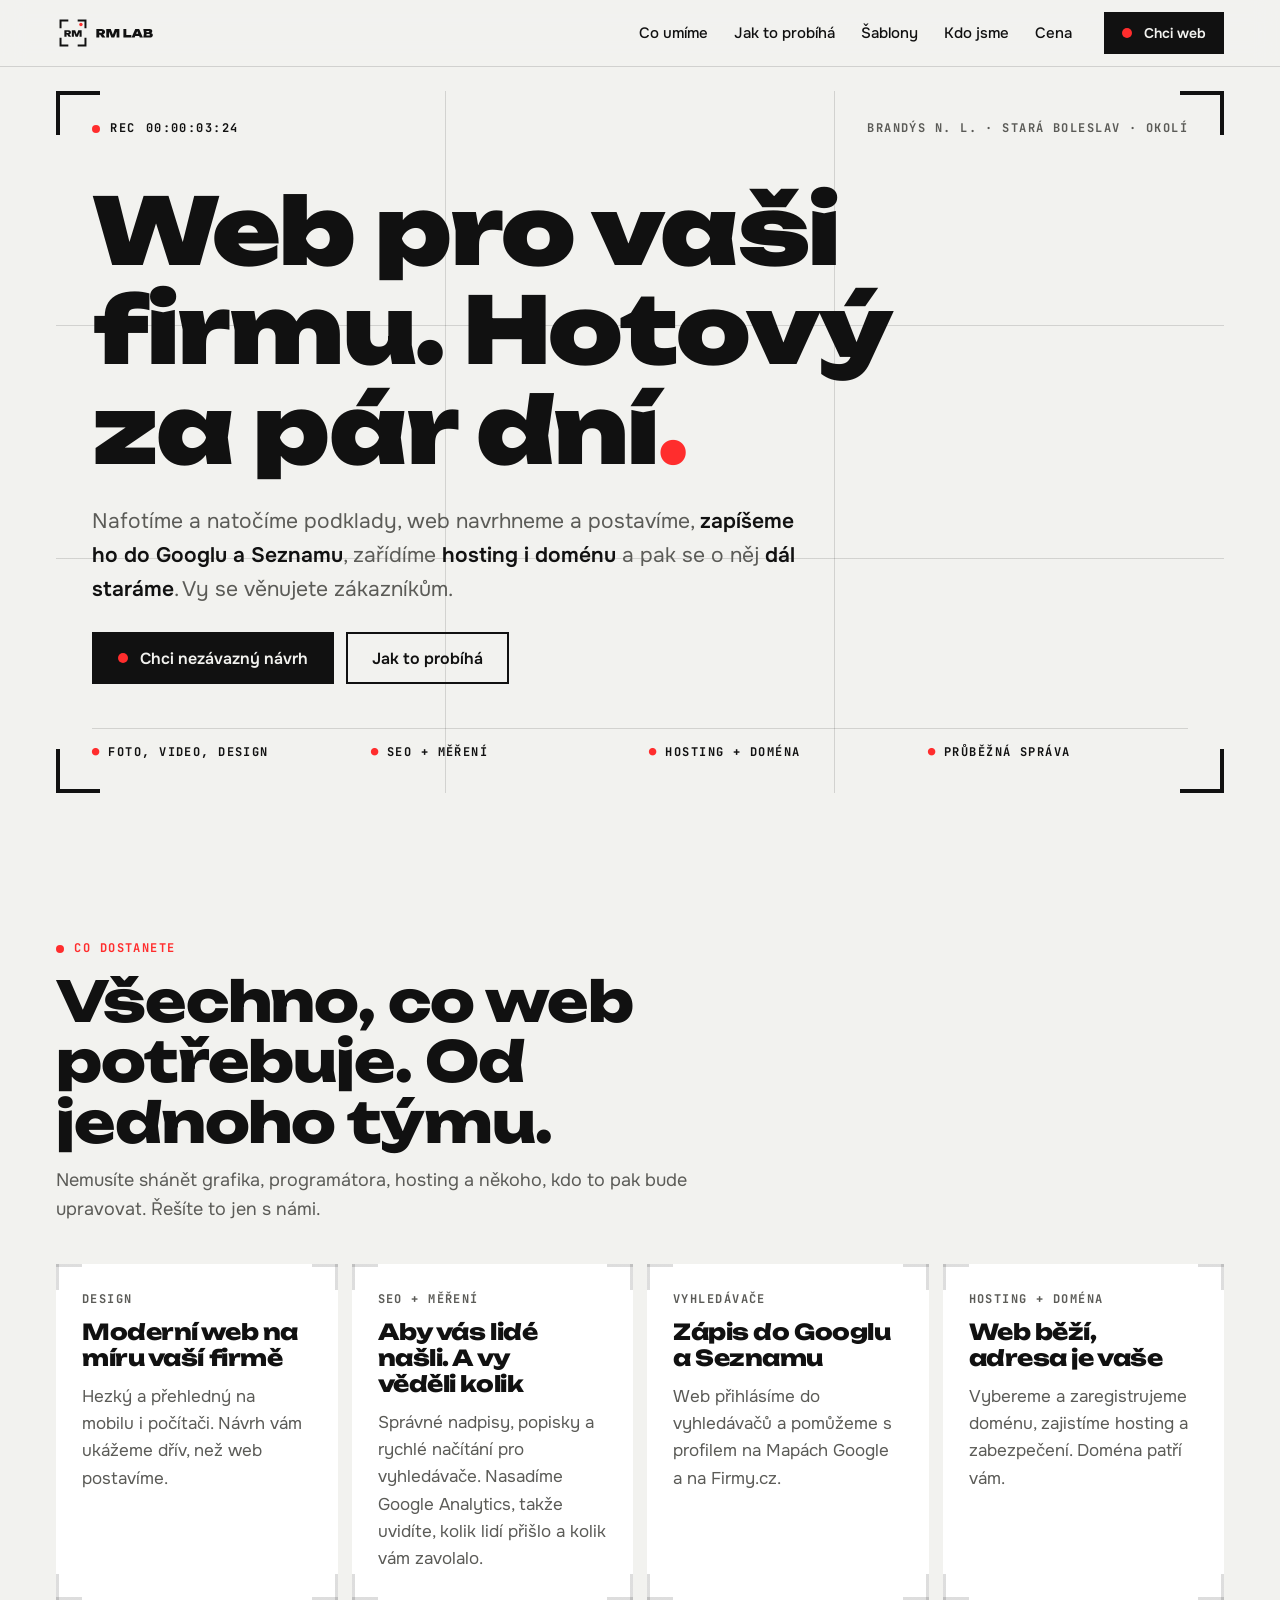
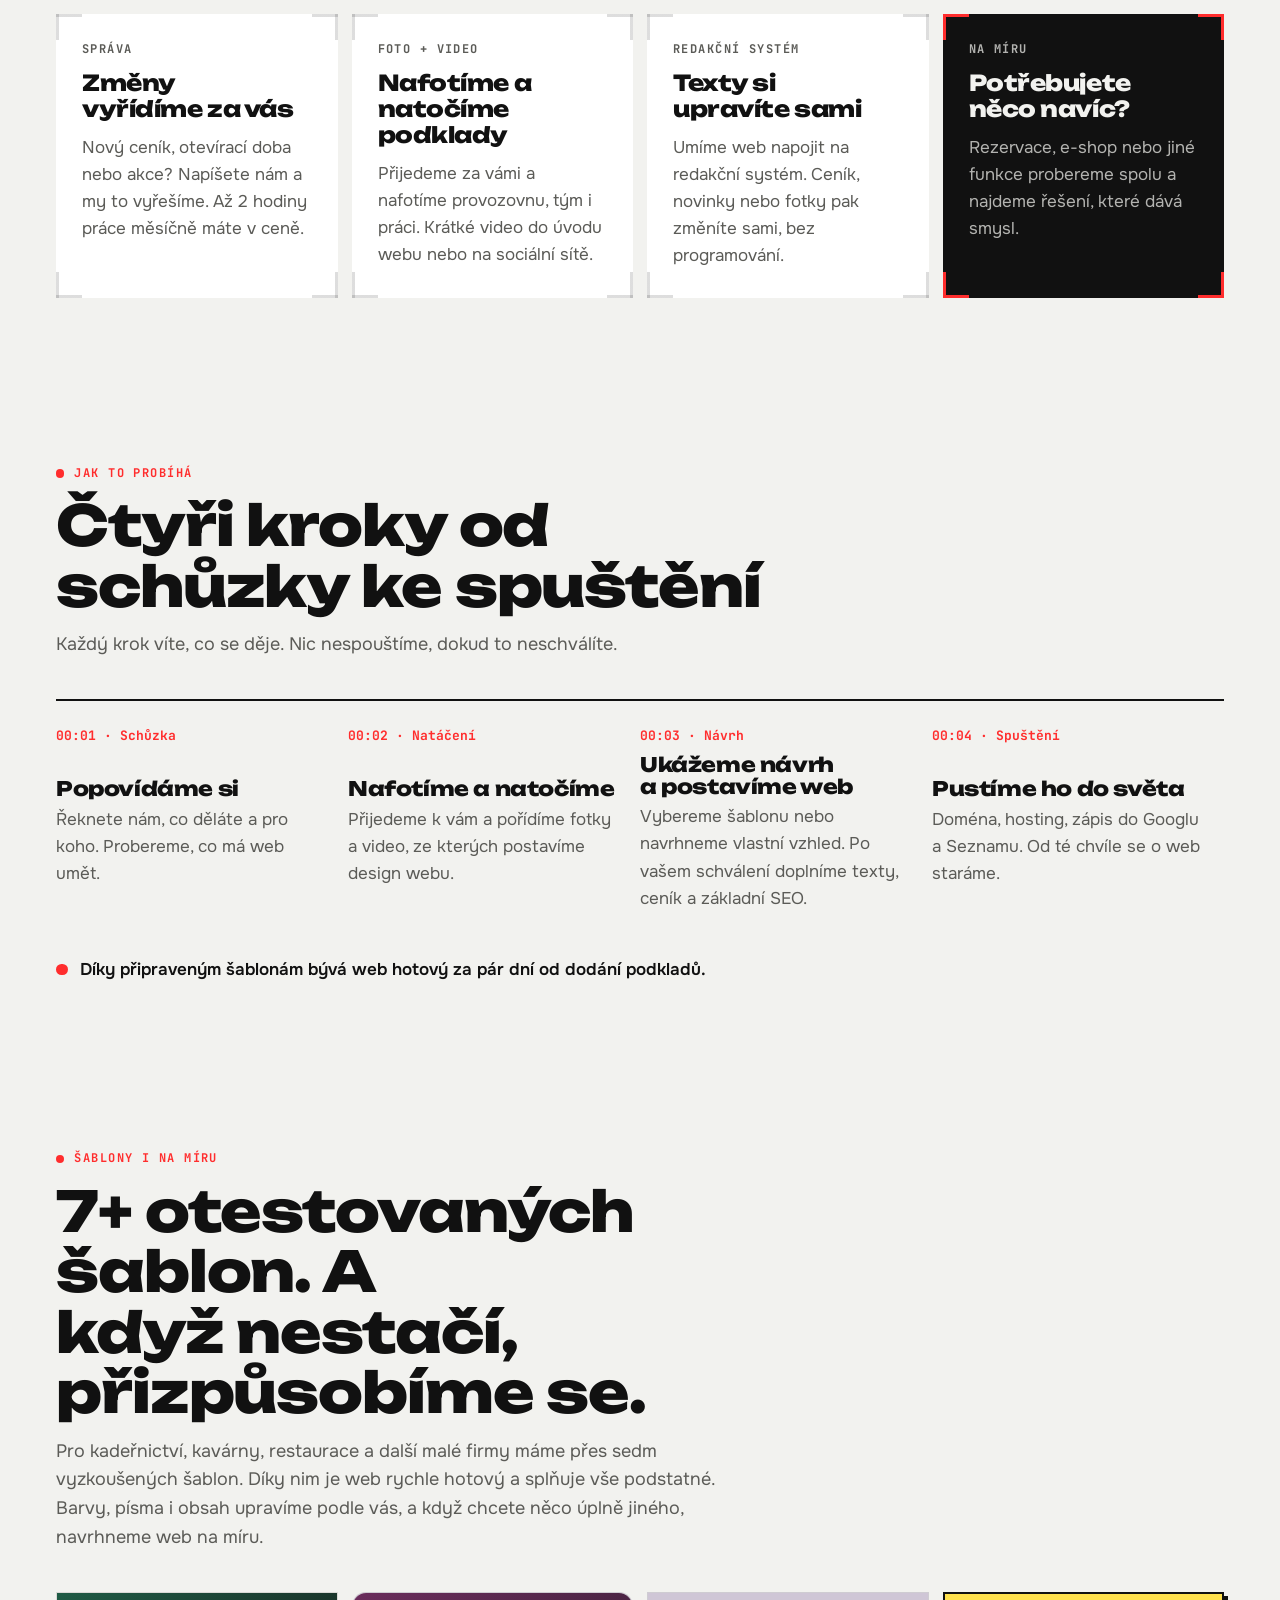
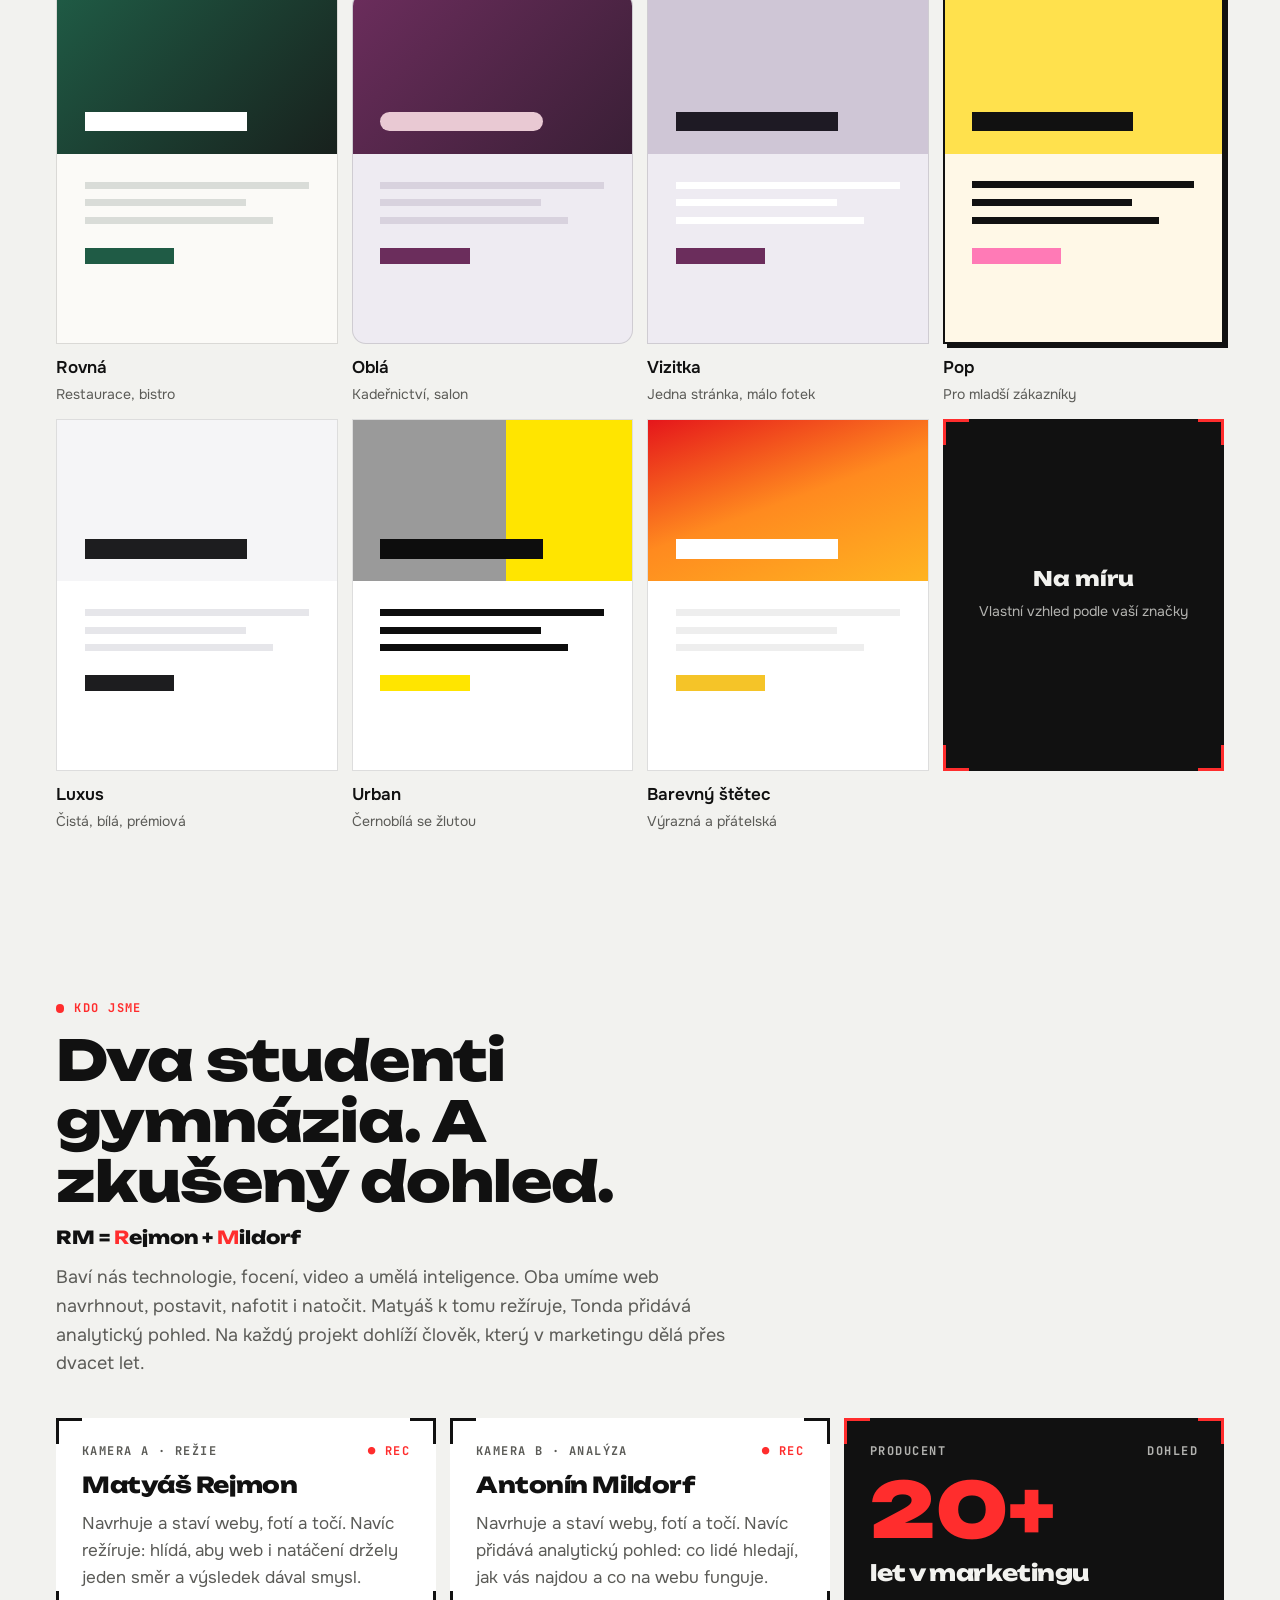
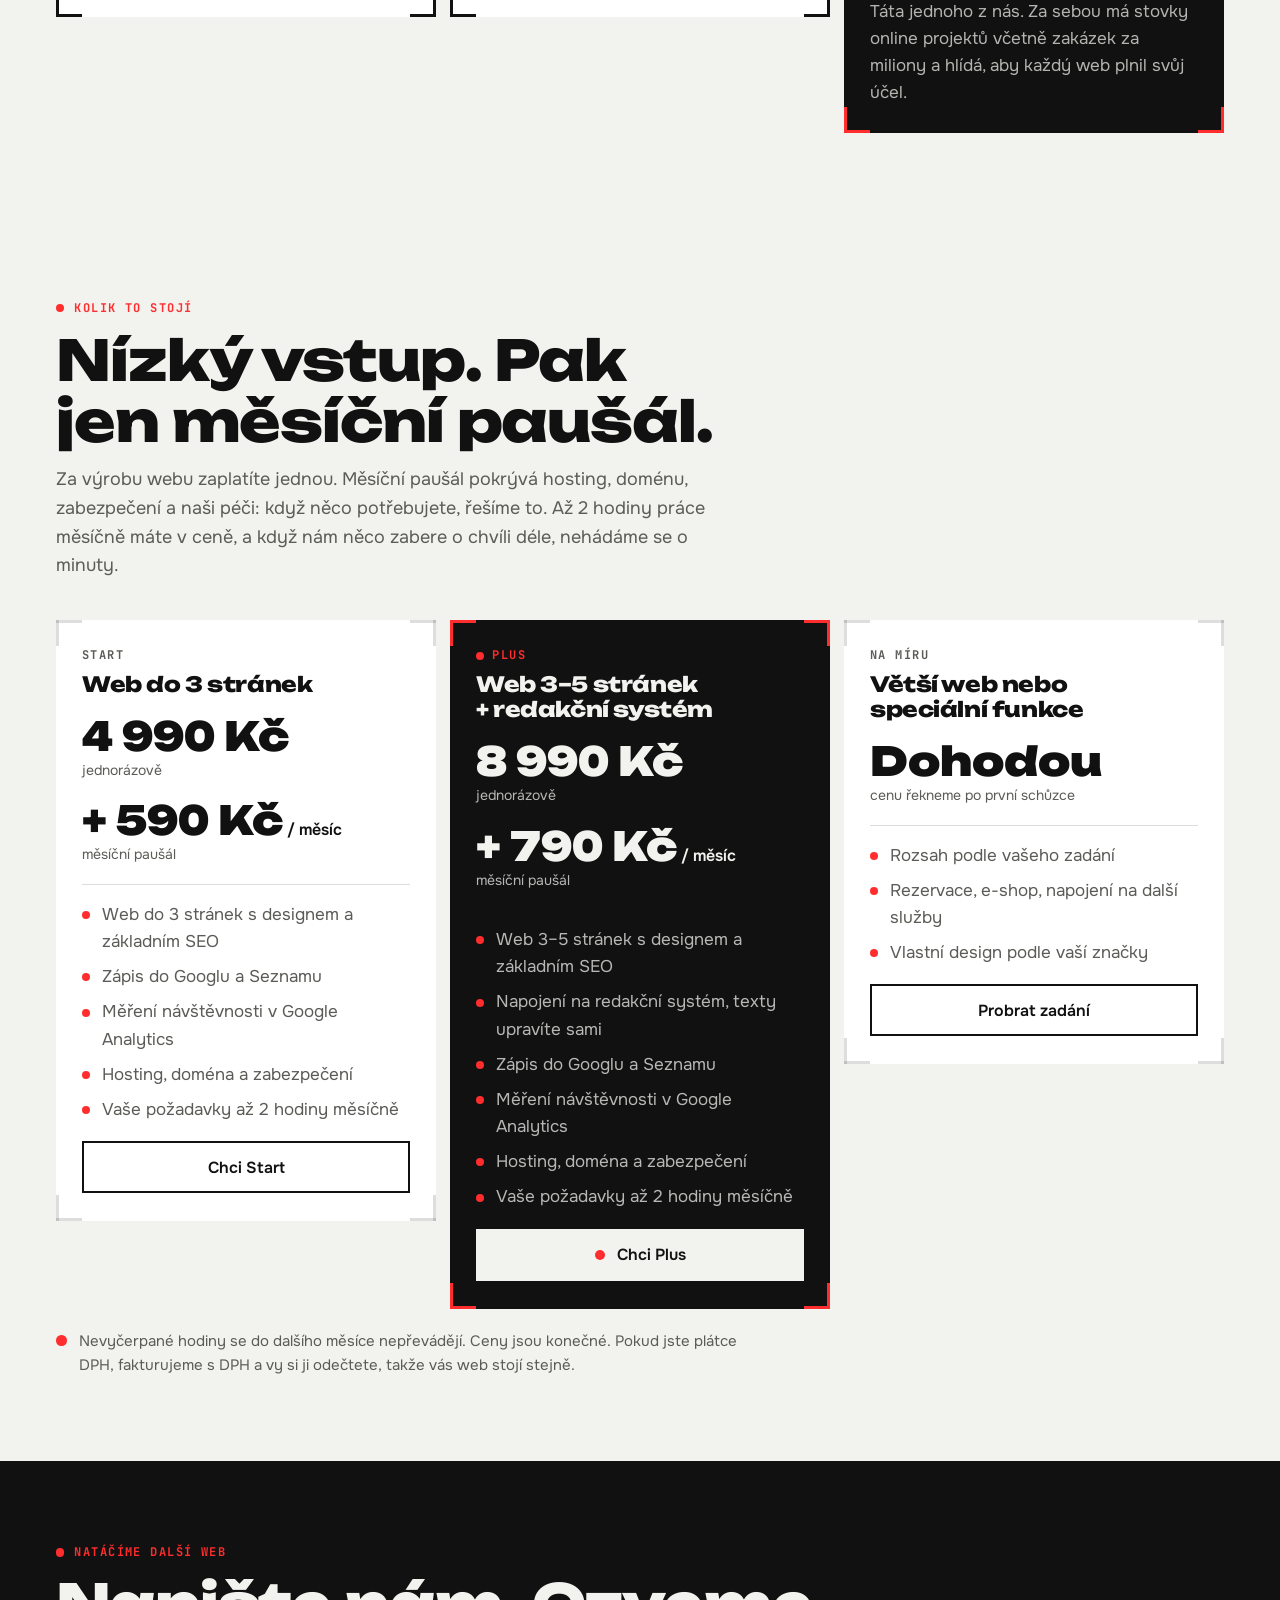
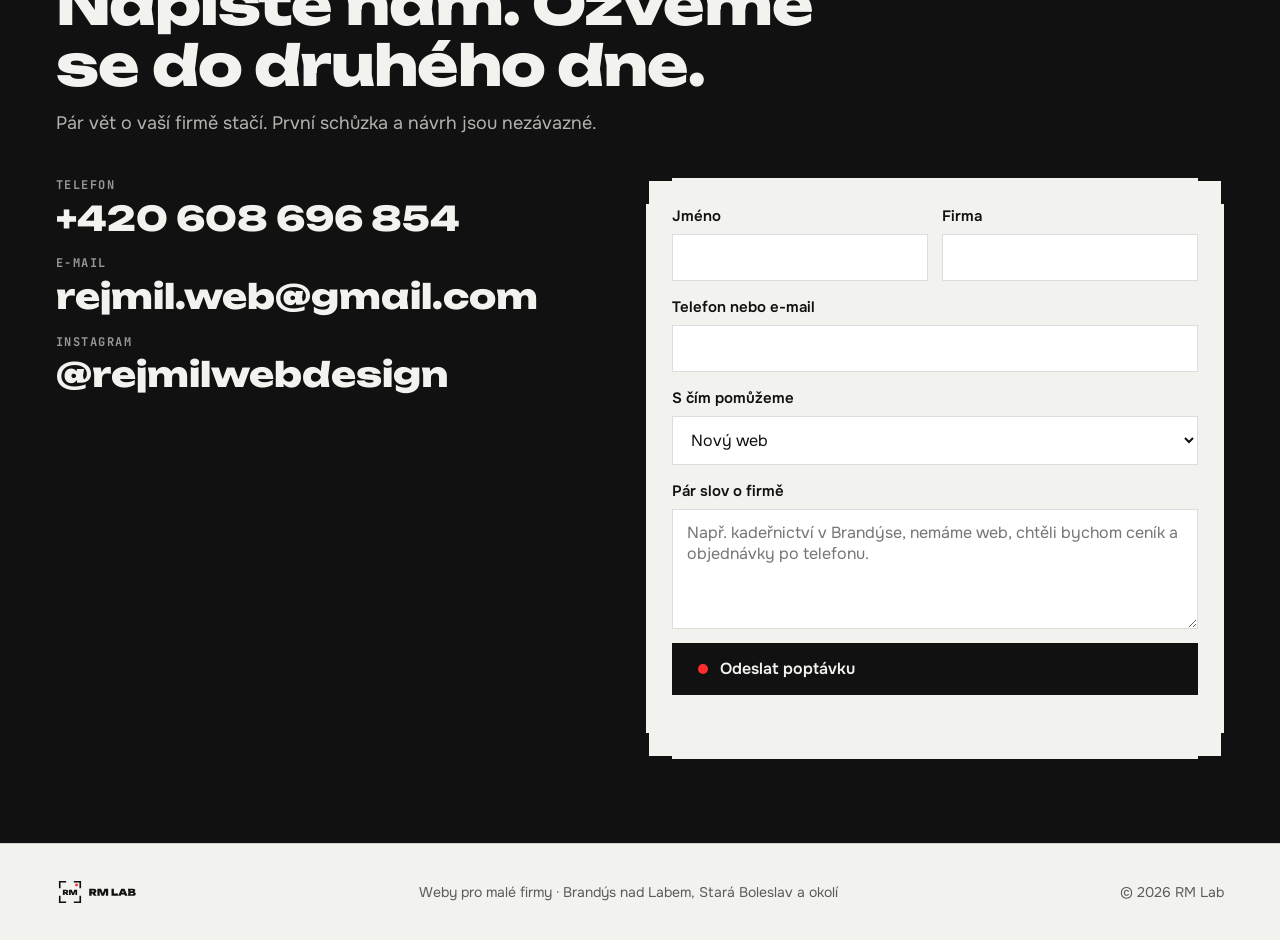
==== commit 13782568: "Web: pohyblivý hledáček (AF) – jede za myší, pohupuje se, zaostří na tlačítka Co-Authored-By: Claude" ====
--- a/app/static/web/index.html
+++ b/app/static/web/index.html
@@ -92,7 +92,14 @@
 .lead b { color: var(--ink); font-weight: 600; }
 .ctas { display: flex; flex-wrap: wrap; gap: 12px; }
 .focus { position: absolute; right: 9%; top: 32%; width: 92px; height: 92px; --c: var(--rec); --l: 16px; --w: 2px; }
-.focus .af { position: absolute; left: 0; right: 0; bottom: -22px; text-align: center; font: 700 11px var(--mono); color: var(--rec); letter-spacing: .14em; }
+.focus .af { position: absolute; left: 0; right: 0; bottom: -22px; text-align: center; font: 700 11px var(--mono); color: var(--rec); letter-spacing: .14em; white-space: nowrap; }
+/* pohyblivý hledáček: jede za myší s lehkým zpožděním, „dýchá“ a zaostří na tlačítka a odkazy */
+.focus.live { position: fixed; left: 0; top: 0; right: auto; z-index: 60; pointer-events: none; will-change: transform, width, height; }
+.focus.live::before { content: ""; position: absolute; left: 50%; top: 50%; width: 6px; height: 6px; margin: -3px 0 0 -3px; border-radius: 50%; background: var(--rec); opacity: .85; transition: opacity .2s; }
+.focus.live.lock::before { opacity: 0; }
+.focus.live.lock { --w: 3px; }
+.focus.live.lock .af { color: var(--paper); background: var(--rec); width: max-content; margin: 0 auto; padding: 2px 6px; }
+.focus.live.hidden { opacity: 0; transition: opacity .3s; }
 .strip { display: grid; grid-template-columns: repeat(2, minmax(0, 1fr)); gap: 10px 18px; border-top: 1px solid var(--line); padding-top: 16px; }
 .strip span { display: flex; gap: 8px; align-items: baseline; }
 .strip i { font-style: normal; color: var(--rec); }
@@ -223,7 +230,7 @@
   .clip { grid-template-columns: 1fr; border-bottom: 0; border-top: 2px solid var(--ink); padding-right: 22px; gap: 10px; }
   .c-grid { grid-template-columns: 1fr 1.1fr; gap: 64px; }
 }
-@media (max-width: 719px) { .focus { display: none; } }
+@media (max-width: 719px) { .focus:not(.live) { display: none; } }
 @media (prefers-reduced-motion: reduce) { .blink { animation: none; } html { scroll-behavior: auto; } .btn:hover { transform: none; } }
 </style>
 </head>
@@ -495,6 +502,59 @@
     tc.textContent = pad(Math.floor(s / 3600)) + ":" + pad(Math.floor(s / 60) % 60) + ":" + pad(s % 60) + ":" + pad(Math.floor(ms / 40) % 25);
   }
   if (tc && !still) setInterval(tick, 40);
+
+  // hledáček (AF rámeček) – lehce se pohupuje, jede za kurzorem a zaostří na tlačítka, odkazy a pole formuláře
+  var af = document.querySelector(".focus"), afLabel = af && af.querySelector(".af");
+  if (af && !still) {
+    var hero = document.querySelector(".hero .frame"), fine = matchMedia("(pointer: fine)").matches;
+    var S = fine ? 92 : 64, x = 0, y = 0, w = S, h = S, tx = 0, ty = 0, tw = S, th = S, mouse = false, mx = 0, my = 0, lockEl = null, dragging = false;
+    function home() { // výchozí místo v úvodu (vpravo nahoře), dokud se nehne myší
+      var r = hero.getBoundingClientRect();
+      return { x: r.left + r.width * (fine ? .86 : .78), y: r.top + r.height * (fine ? .36 : .30) };
+    }
+    var p0 = home(); x = tx = p0.x; y = ty = p0.y;
+    af.classList.add("live");
+    document.body.appendChild(af);
+    var LOCKABLE = "a, button, input, textarea, select, .card .hud, .plan .price, .big-num, h2";
+    function pick(el) {
+      var t = el && el.closest && el.closest(LOCKABLE);
+      if (!t || t.closest(".top")) return null;
+      var r = t.getBoundingClientRect();
+      return r.width < 520 && r.height < 240 ? t : null;
+    }
+    if (fine) {
+      document.addEventListener("mousemove", function (e) { mouse = true; mx = e.clientX; my = e.clientY; lockEl = pick(e.target); });
+      document.addEventListener("mouseleave", function () { mouse = false; lockEl = null; });
+    } else { // na mobilu: rámeček jde chytit prstem a posunout; jinak se pomalu toulá po úvodu
+      af.style.pointerEvents = "auto"; af.style.touchAction = "none";
+      af.addEventListener("pointerdown", function (e) { dragging = true; mouse = true; mx = e.clientX; my = e.clientY; af.setPointerCapture(e.pointerId); });
+      af.addEventListener("pointermove", function (e) { if (dragging) { mx = e.clientX; my = e.clientY; } });
+      af.addEventListener("pointerup", function () { dragging = false; setTimeout(function () { if (!dragging) mouse = false; }, 2500); });
+    }
+    var label = "", a0 = performance.now();
+    (function frame(now) {
+      var t = (now - a0) / 1000;
+      // „ruční kamera“: jemné pohupování, i když se nic neděje
+      var sx = Math.sin(t * 1.3) * 5 + Math.sin(t * 3.1) * 1.6, sy = Math.cos(t * 1.1) * 4 + Math.sin(t * 2.7) * 1.4;
+      var lockR = lockEl && lockEl.isConnected ? lockEl.getBoundingClientRect() : null;
+      if (lockR) { tw = lockR.width + 22; th = lockR.height + 18; tx = lockR.left + lockR.width / 2; ty = lockR.top + lockR.height / 2; sx *= .15; sy *= .15; }
+      else {
+        var breathe = 1 + Math.sin(t * 2) * .04; tw = th = S * breathe;
+        if (mouse) { tx = mx; ty = my; }
+        else { var p = home(); tx = p.x + Math.sin(t * .35) * (fine ? 70 : 30); ty = p.y + Math.sin(t * .5) * (fine ? 40 : 24); }
+      }
+      var k = lockR ? .22 : (mouse ? .14 : .04);
+      x += (tx - x) * k; y += (ty - y) * k; w += (tw - w) * .2; h += (th - h) * .2;
+      af.style.width = w + "px"; af.style.height = h + "px";
+      af.style.transform = "translate(" + (x + sx - w / 2) + "px," + (y + sy - h / 2) + "px)";
+      af.classList.toggle("lock", !!lockR);
+      var nl = lockR ? "AF ● LOCK" : "AF";
+      if (nl !== label) afLabel.textContent = label = nl;
+      // mimo úvod bez myši (mobil) rámeček schováme, ať nepřekáží
+      if (!fine && !dragging) { var hr = hero.getBoundingClientRect(); af.classList.toggle("hidden", hr.bottom < 120 && !mouse); }
+      requestAnimationFrame(frame);
+    })(a0);
+  }
 
   // poptávka: odešle se do CRM RM Lab; když server není dostupný, nabídne e-mail
   var f = document.getElementById("poptavka"), msg = document.getElementById("form-msg"), btn = f.querySelector("button[type=submit]");
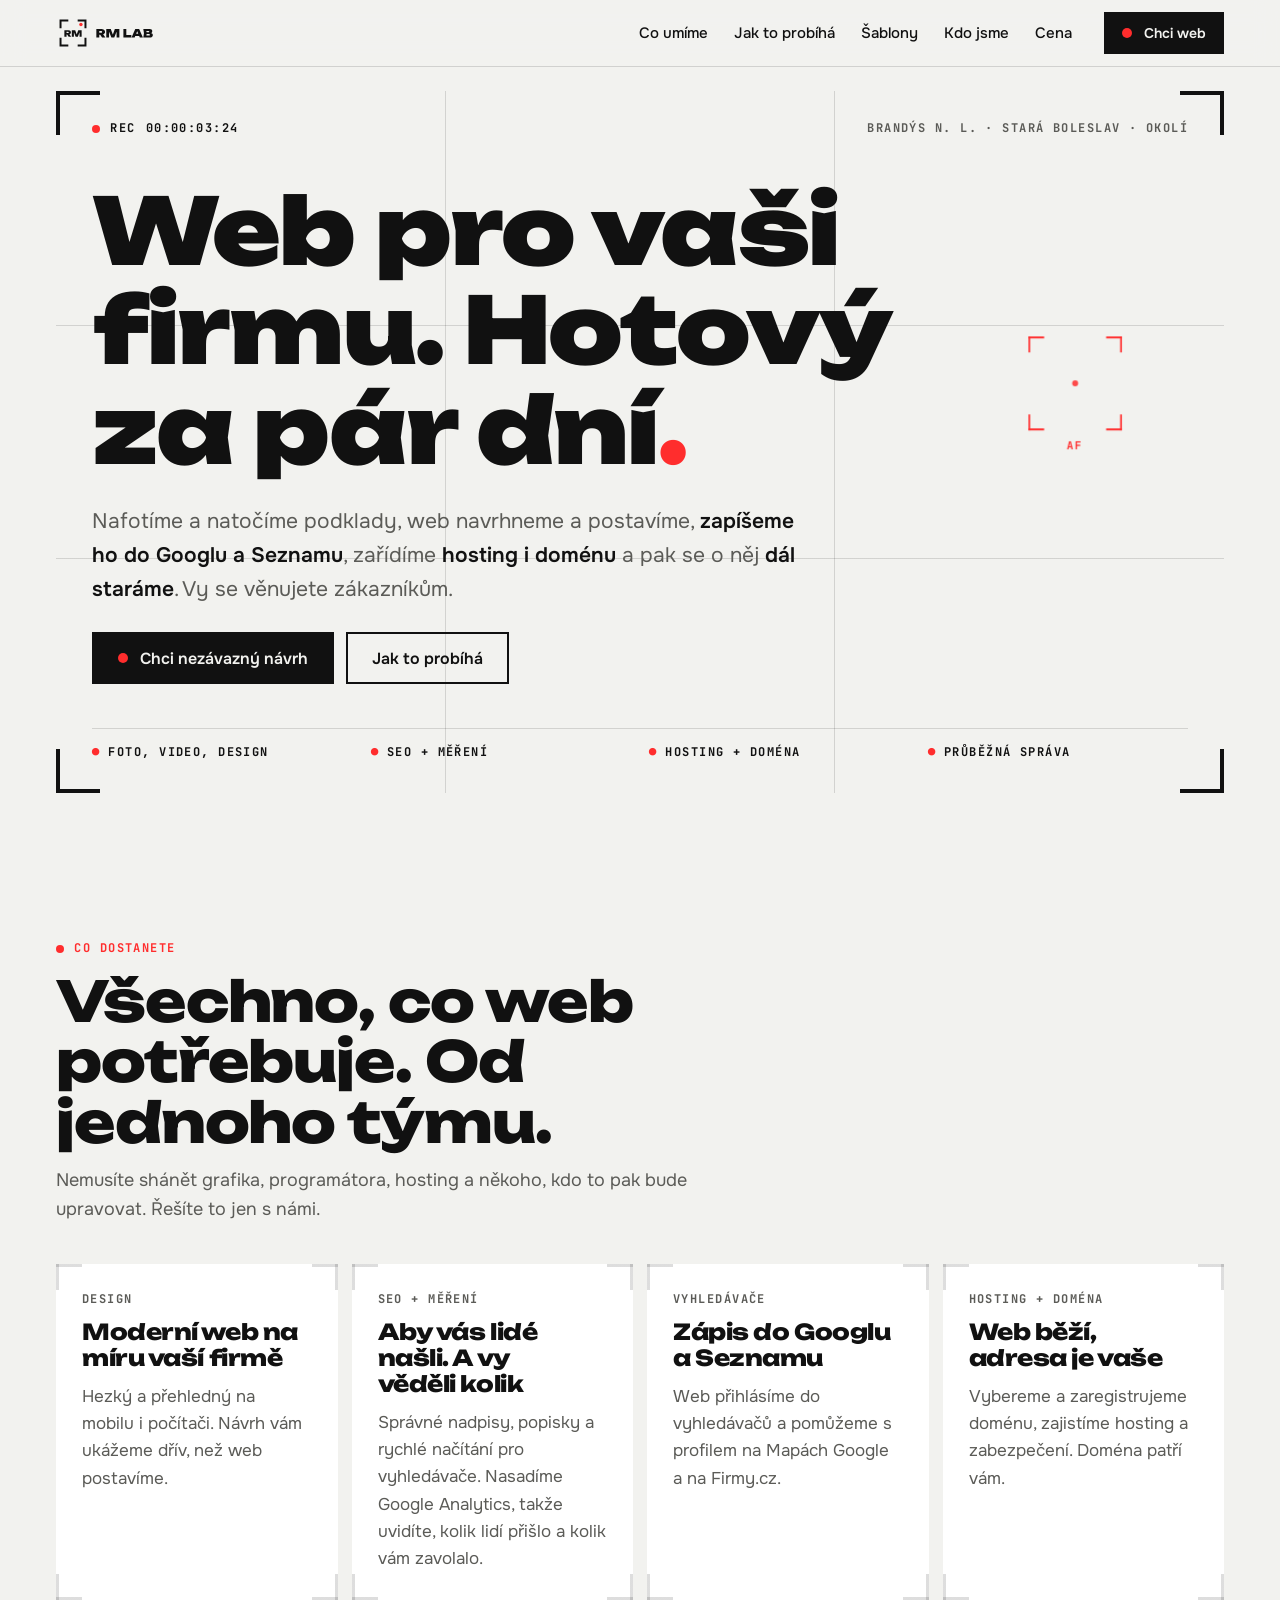
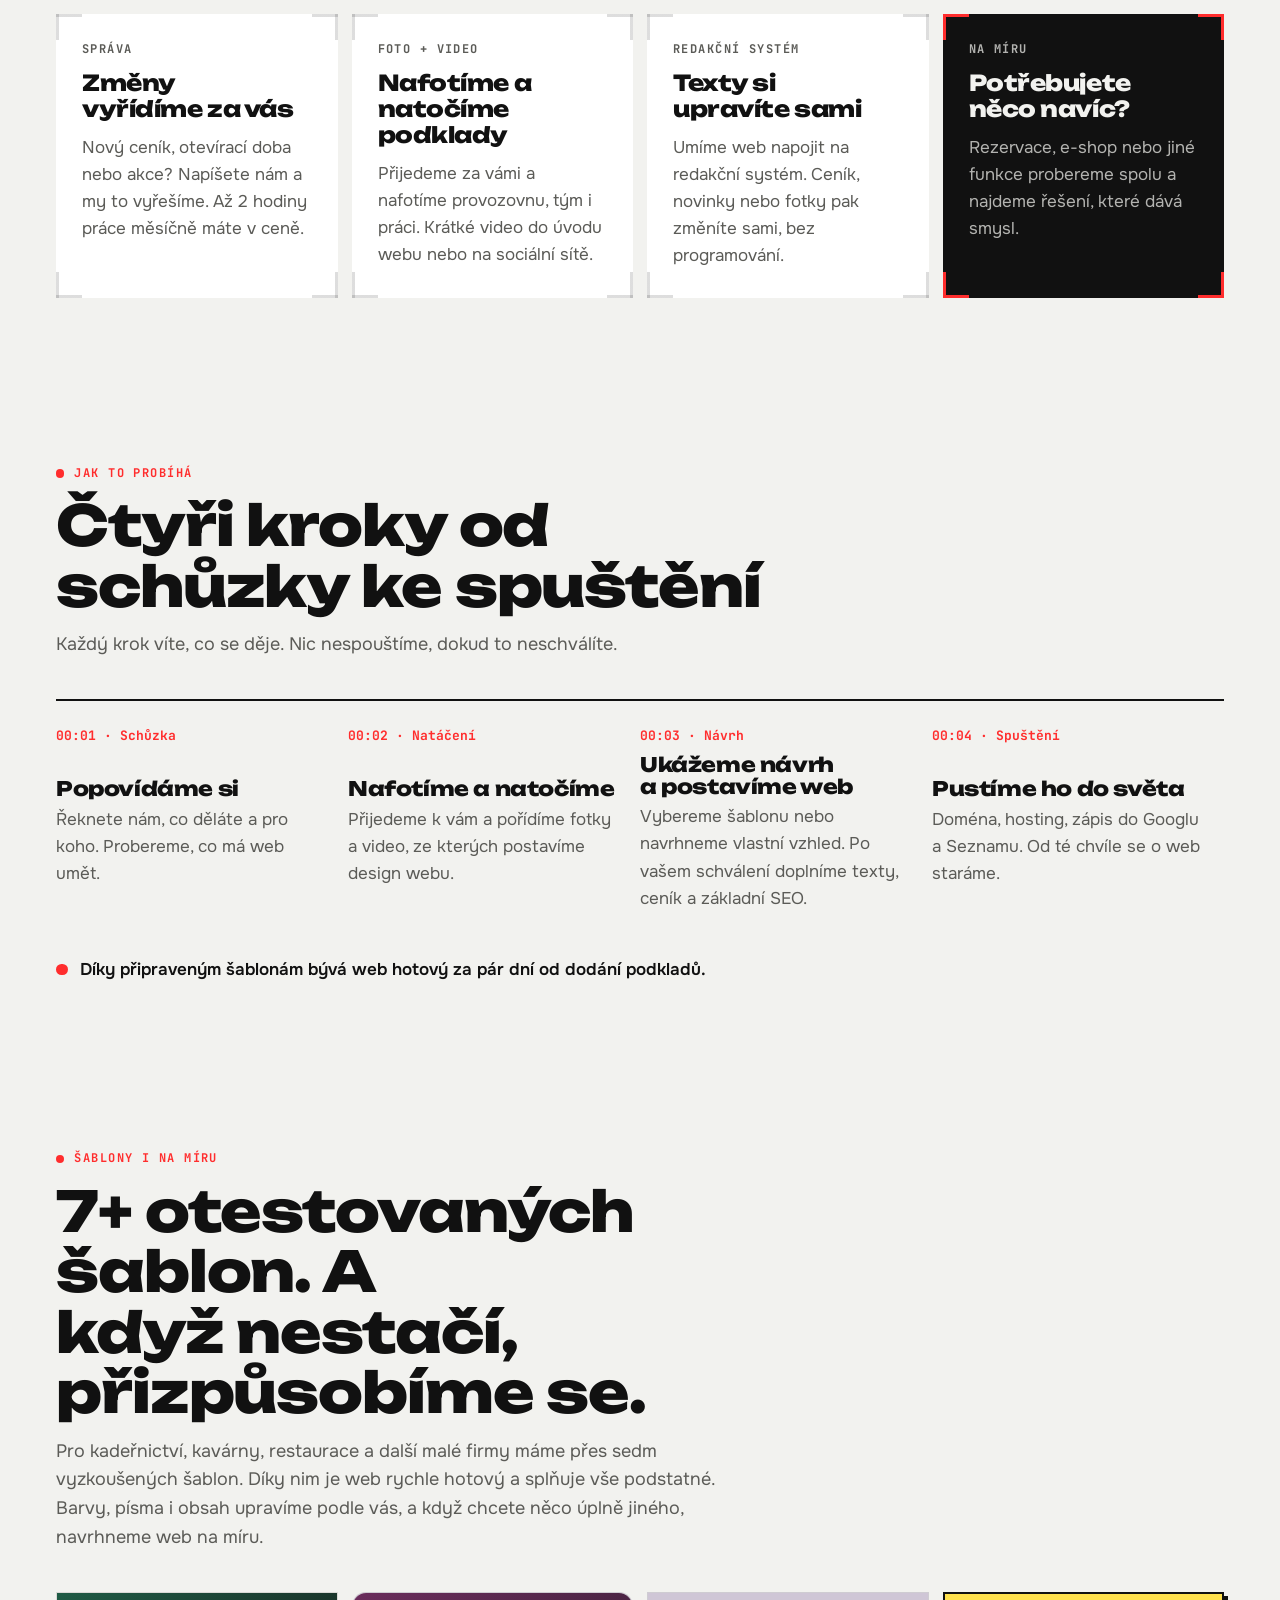
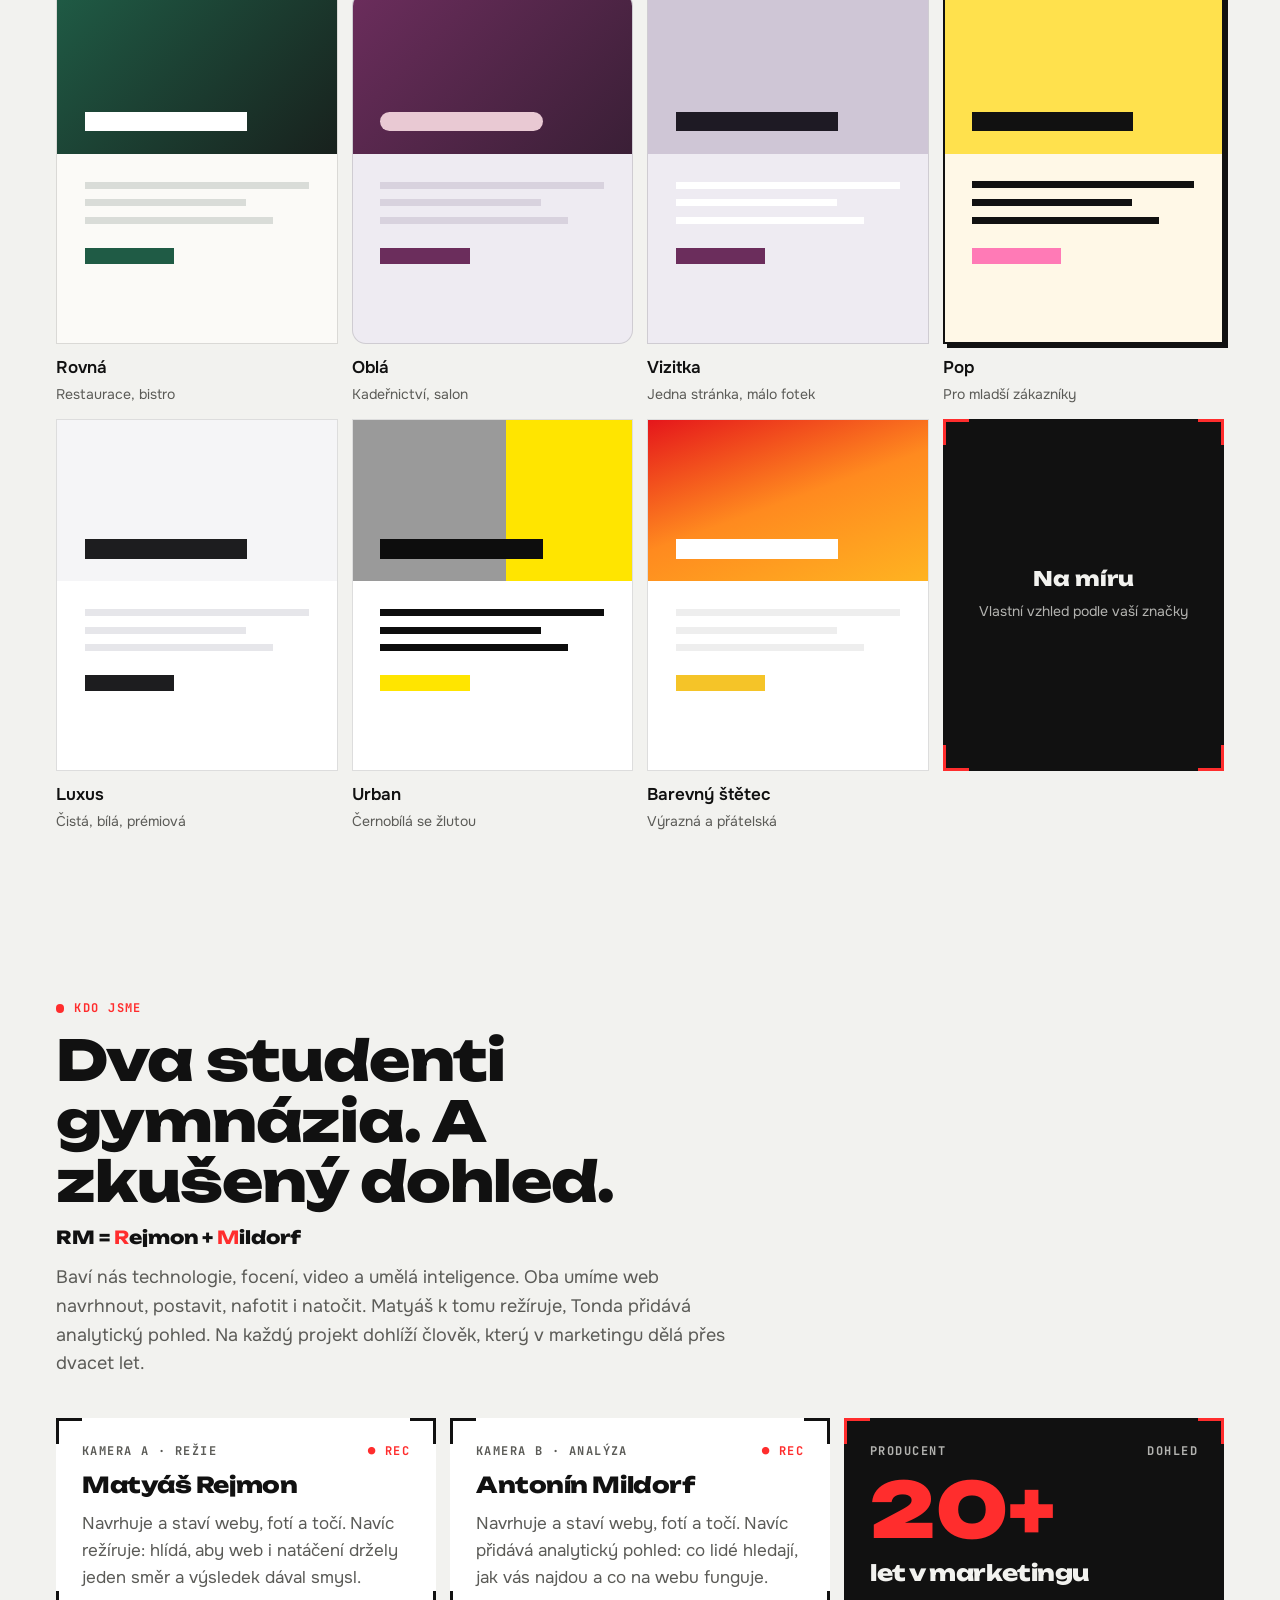
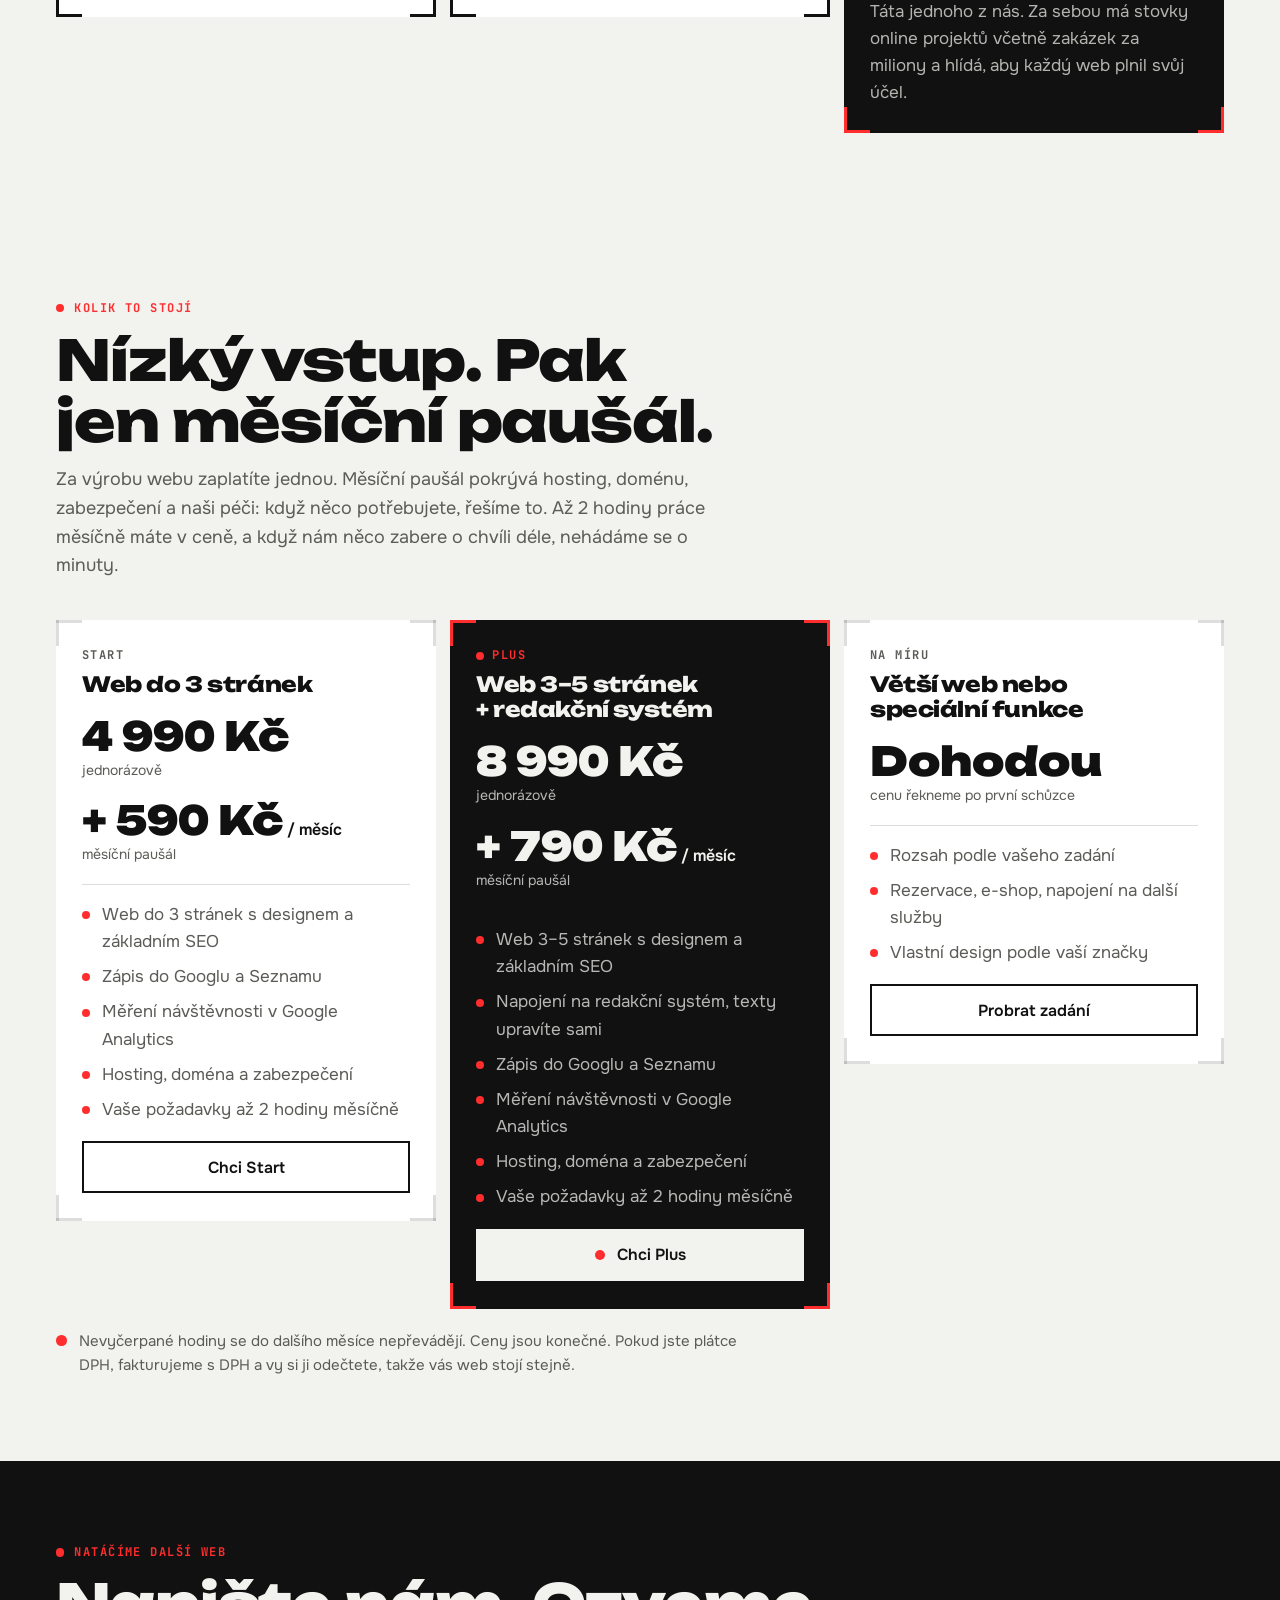
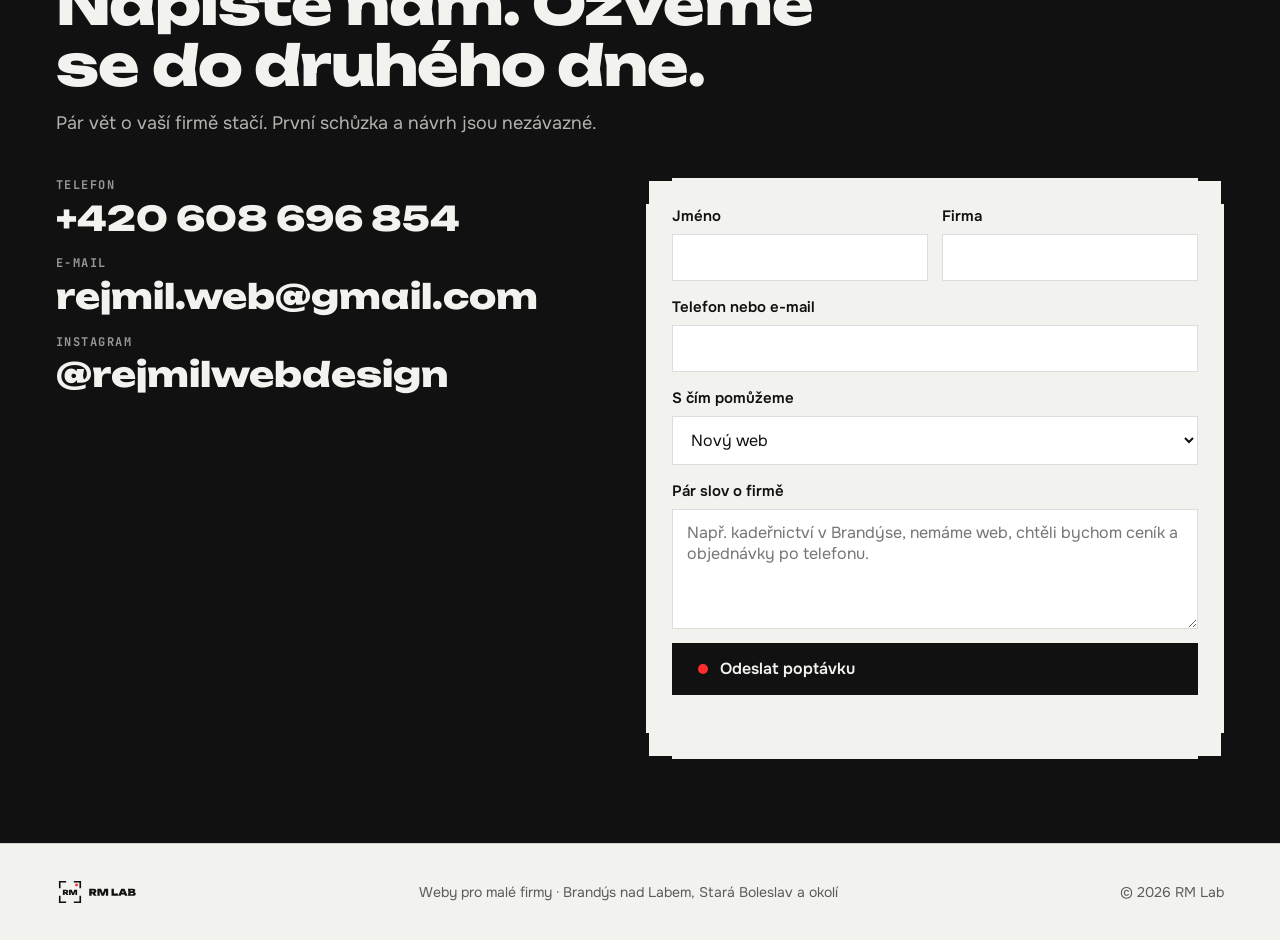
==== commit a270fc55: "Web: hledáček se hýbe jen v úvodním hero Co-Authored-By: Claude Opus 5.5 <noreply@anthropic.com> Cla" ====
--- a/app/static/web/index.html
+++ b/app/static/web/index.html
@@ -94,12 +94,11 @@
 .focus { position: absolute; right: 9%; top: 32%; width: 92px; height: 92px; --c: var(--rec); --l: 16px; --w: 2px; }
 .focus .af { position: absolute; left: 0; right: 0; bottom: -22px; text-align: center; font: 700 11px var(--mono); color: var(--rec); letter-spacing: .14em; white-space: nowrap; }
 /* pohyblivý hledáček: jede za myší s lehkým zpožděním, „dýchá“ a zaostří na tlačítka a odkazy */
-.focus.live { position: fixed; left: 0; top: 0; right: auto; z-index: 60; pointer-events: none; will-change: transform, width, height; }
+.focus.live { position: absolute; left: 0; top: 0; right: auto; z-index: 2; pointer-events: none; will-change: transform, width, height; }
 .focus.live::before { content: ""; position: absolute; left: 50%; top: 50%; width: 6px; height: 6px; margin: -3px 0 0 -3px; border-radius: 50%; background: var(--rec); opacity: .85; transition: opacity .2s; }
 .focus.live.lock::before { opacity: 0; }
 .focus.live.lock { --w: 3px; }
 .focus.live.lock .af { color: var(--paper); background: var(--rec); width: max-content; margin: 0 auto; padding: 2px 6px; }
-.focus.live.hidden { opacity: 0; transition: opacity .3s; }
 .strip { display: grid; grid-template-columns: repeat(2, minmax(0, 1fr)); gap: 10px 18px; border-top: 1px solid var(--line); padding-top: 16px; }
 .strip span { display: flex; gap: 8px; align-items: baseline; }
 .strip i { font-style: normal; color: var(--rec); }
@@ -503,32 +502,28 @@
   }
   if (tc && !still) setInterval(tick, 40);
 
-  // hledáček (AF rámeček) – lehce se pohupuje, jede za kurzorem a zaostří na tlačítka, odkazy a pole formuláře
+  // hledáček (AF rámeček) – jen v úvodu: lehce se pohupuje, jede za kurzorem a zaostří na tlačítka
   var af = document.querySelector(".focus"), afLabel = af && af.querySelector(".af");
-  if (af && !still) {
-    var hero = document.querySelector(".hero .frame"), fine = matchMedia("(pointer: fine)").matches;
-    var S = fine ? 92 : 64, x = 0, y = 0, w = S, h = S, tx = 0, ty = 0, tw = S, th = S, mouse = false, mx = 0, my = 0, lockEl = null, dragging = false;
-    function home() { // výchozí místo v úvodu (vpravo nahoře), dokud se nehne myší
-      var r = hero.getBoundingClientRect();
-      return { x: r.left + r.width * (fine ? .86 : .78), y: r.top + r.height * (fine ? .36 : .30) };
-    }
+  var hero = document.querySelector(".hero .frame");
+  if (af && hero && !still) {
+    var fine = matchMedia("(pointer: fine)").matches;
+    var S = fine ? 92 : 64, x = 0, y = 0, w = S, h = S, tx = 0, ty = 0, tw = S, th = S;
+    var mouse = false, mx = 0, my = 0, lockEl = null, dragging = false;
+    function home() { return { x: hero.clientWidth * (fine ? .86 : .78), y: hero.clientHeight * (fine ? .36 : .30) }; }
+    function local(e) { var r = hero.getBoundingClientRect(); return { x: e.clientX - r.left, y: e.clientY - r.top }; }
     var p0 = home(); x = tx = p0.x; y = ty = p0.y;
     af.classList.add("live");
-    document.body.appendChild(af);
-    var LOCKABLE = "a, button, input, textarea, select, .card .hud, .plan .price, .big-num, h2";
     function pick(el) {
-      var t = el && el.closest && el.closest(LOCKABLE);
-      if (!t || t.closest(".top")) return null;
-      var r = t.getBoundingClientRect();
-      return r.width < 520 && r.height < 240 ? t : null;
+      var t = el && el.closest && el.closest("a, button");
+      return t && hero.contains(t) ? t : null;
     }
     if (fine) {
-      document.addEventListener("mousemove", function (e) { mouse = true; mx = e.clientX; my = e.clientY; lockEl = pick(e.target); });
-      document.addEventListener("mouseleave", function () { mouse = false; lockEl = null; });
-    } else { // na mobilu: rámeček jde chytit prstem a posunout; jinak se pomalu toulá po úvodu
+      hero.addEventListener("mousemove", function (e) { var p = local(e); mouse = true; mx = p.x; my = p.y; lockEl = pick(e.target); });
+      hero.addEventListener("mouseleave", function () { mouse = false; lockEl = null; });
+    } else { // na mobilu jde rámeček chytit prstem a posunout
       af.style.pointerEvents = "auto"; af.style.touchAction = "none";
-      af.addEventListener("pointerdown", function (e) { dragging = true; mouse = true; mx = e.clientX; my = e.clientY; af.setPointerCapture(e.pointerId); });
-      af.addEventListener("pointermove", function (e) { if (dragging) { mx = e.clientX; my = e.clientY; } });
+      af.addEventListener("pointerdown", function (e) { var p = local(e); dragging = mouse = true; mx = p.x; my = p.y; af.setPointerCapture(e.pointerId); });
+      af.addEventListener("pointermove", function (e) { if (dragging) { var p = local(e); mx = p.x; my = p.y; } });
       af.addEventListener("pointerup", function () { dragging = false; setTimeout(function () { if (!dragging) mouse = false; }, 2500); });
     }
     var label = "", a0 = performance.now();
@@ -536,22 +531,24 @@
       var t = (now - a0) / 1000;
       // „ruční kamera“: jemné pohupování, i když se nic neděje
       var sx = Math.sin(t * 1.3) * 5 + Math.sin(t * 3.1) * 1.6, sy = Math.cos(t * 1.1) * 4 + Math.sin(t * 2.7) * 1.4;
-      var lockR = lockEl && lockEl.isConnected ? lockEl.getBoundingClientRect() : null;
-      if (lockR) { tw = lockR.width + 22; th = lockR.height + 18; tx = lockR.left + lockR.width / 2; ty = lockR.top + lockR.height / 2; sx *= .15; sy *= .15; }
+      var hr = hero.getBoundingClientRect(), lr = lockEl ? lockEl.getBoundingClientRect() : null;
+      if (lr) { tw = lr.width + 22; th = lr.height + 18; tx = lr.left - hr.left + lr.width / 2; ty = lr.top - hr.top + lr.height / 2; sx *= .15; sy *= .15; }
       else {
-        var breathe = 1 + Math.sin(t * 2) * .04; tw = th = S * breathe;
+        tw = th = S * (1 + Math.sin(t * 2) * .04);
         if (mouse) { tx = mx; ty = my; }
         else { var p = home(); tx = p.x + Math.sin(t * .35) * (fine ? 70 : 30); ty = p.y + Math.sin(t * .5) * (fine ? 40 : 24); }
       }
-      var k = lockR ? .22 : (mouse ? .14 : .04);
+      // rámeček nesmí z úvodu ven
+      var m = 12;
+      tx = Math.min(Math.max(tx, tw / 2 + m), hr.width - tw / 2 - m);
+      ty = Math.min(Math.max(ty, th / 2 + m), hr.height - th / 2 - 30);
+      var k = lr ? .22 : (mouse ? .14 : .04);
       x += (tx - x) * k; y += (ty - y) * k; w += (tw - w) * .2; h += (th - h) * .2;
       af.style.width = w + "px"; af.style.height = h + "px";
       af.style.transform = "translate(" + (x + sx - w / 2) + "px," + (y + sy - h / 2) + "px)";
-      af.classList.toggle("lock", !!lockR);
-      var nl = lockR ? "AF ● LOCK" : "AF";
+      af.classList.toggle("lock", !!lr);
+      var nl = lr ? "AF ● LOCK" : "AF";
       if (nl !== label) afLabel.textContent = label = nl;
-      // mimo úvod bez myši (mobil) rámeček schováme, ať nepřekáží
-      if (!fine && !dragging) { var hr = hero.getBoundingClientRect(); af.classList.toggle("hidden", hr.bottom < 120 && !mouse); }
       requestAnimationFrame(frame);
     })(a0);
   }
